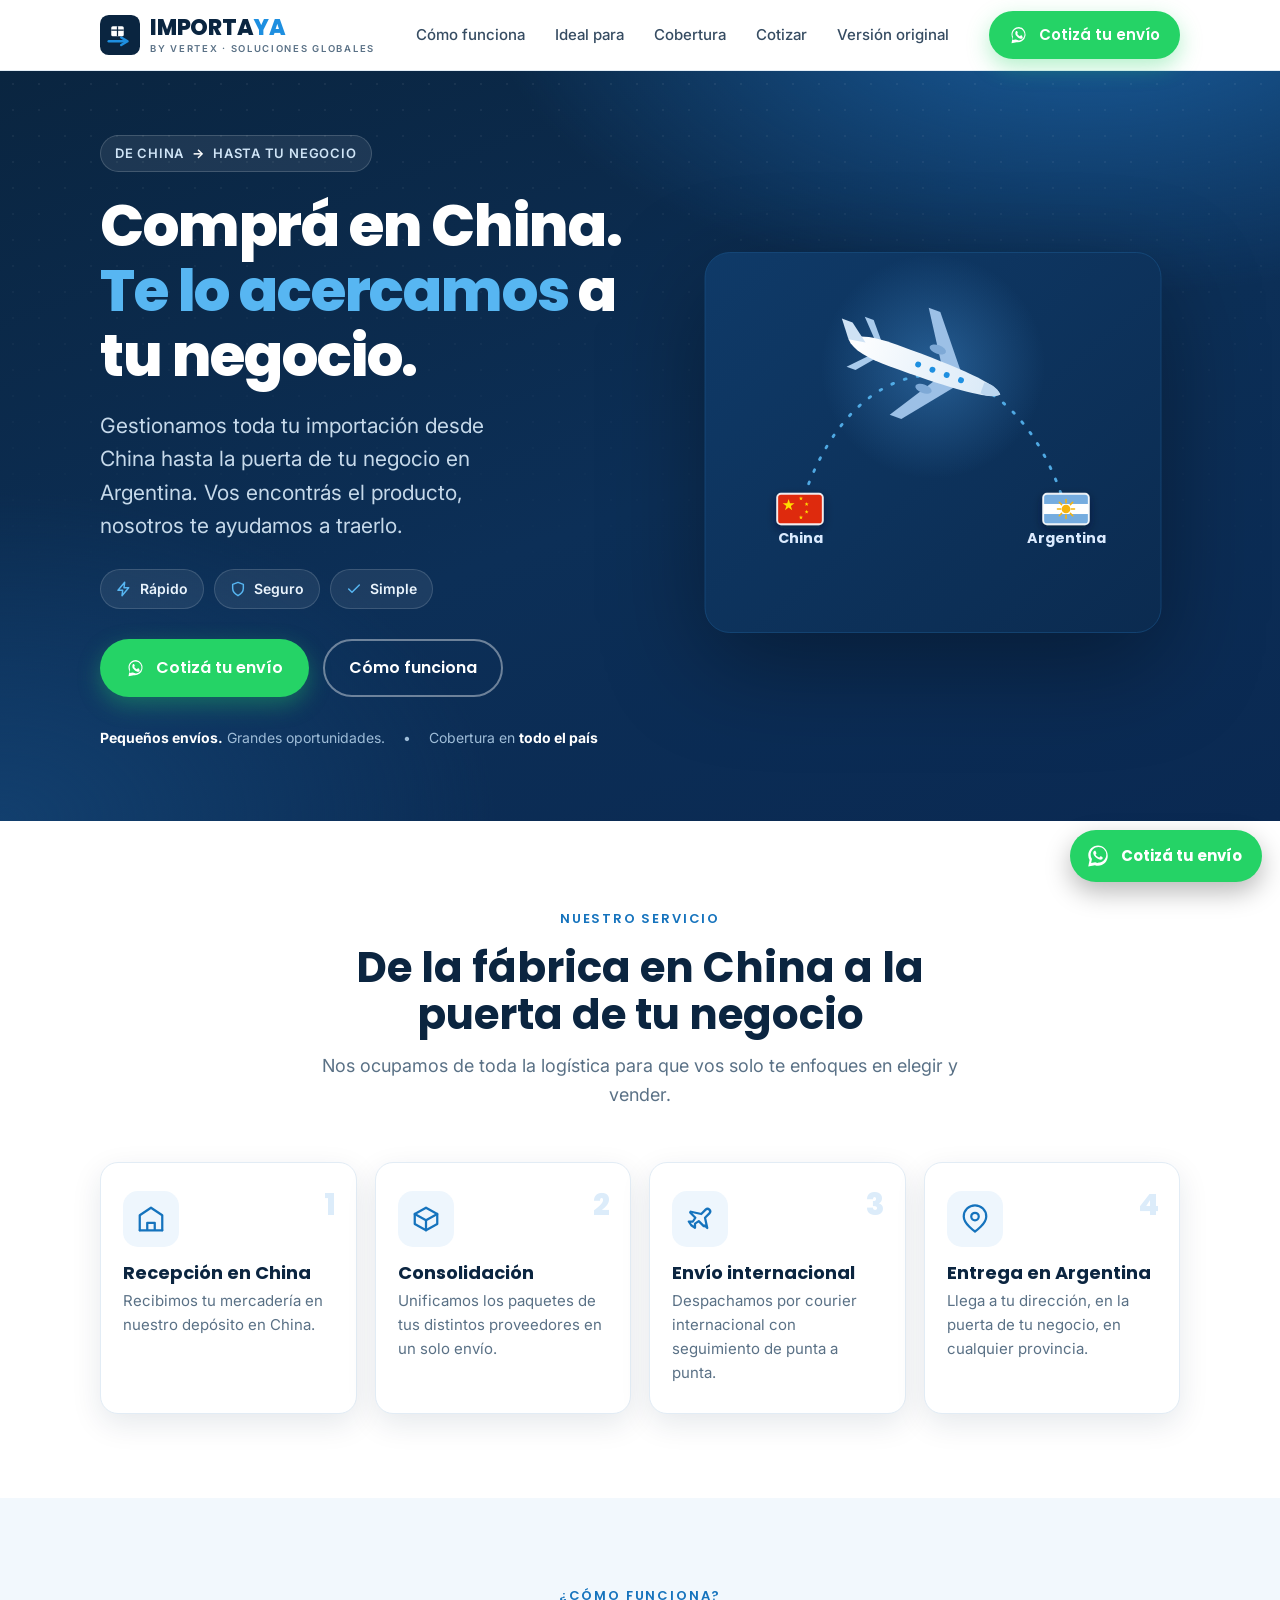
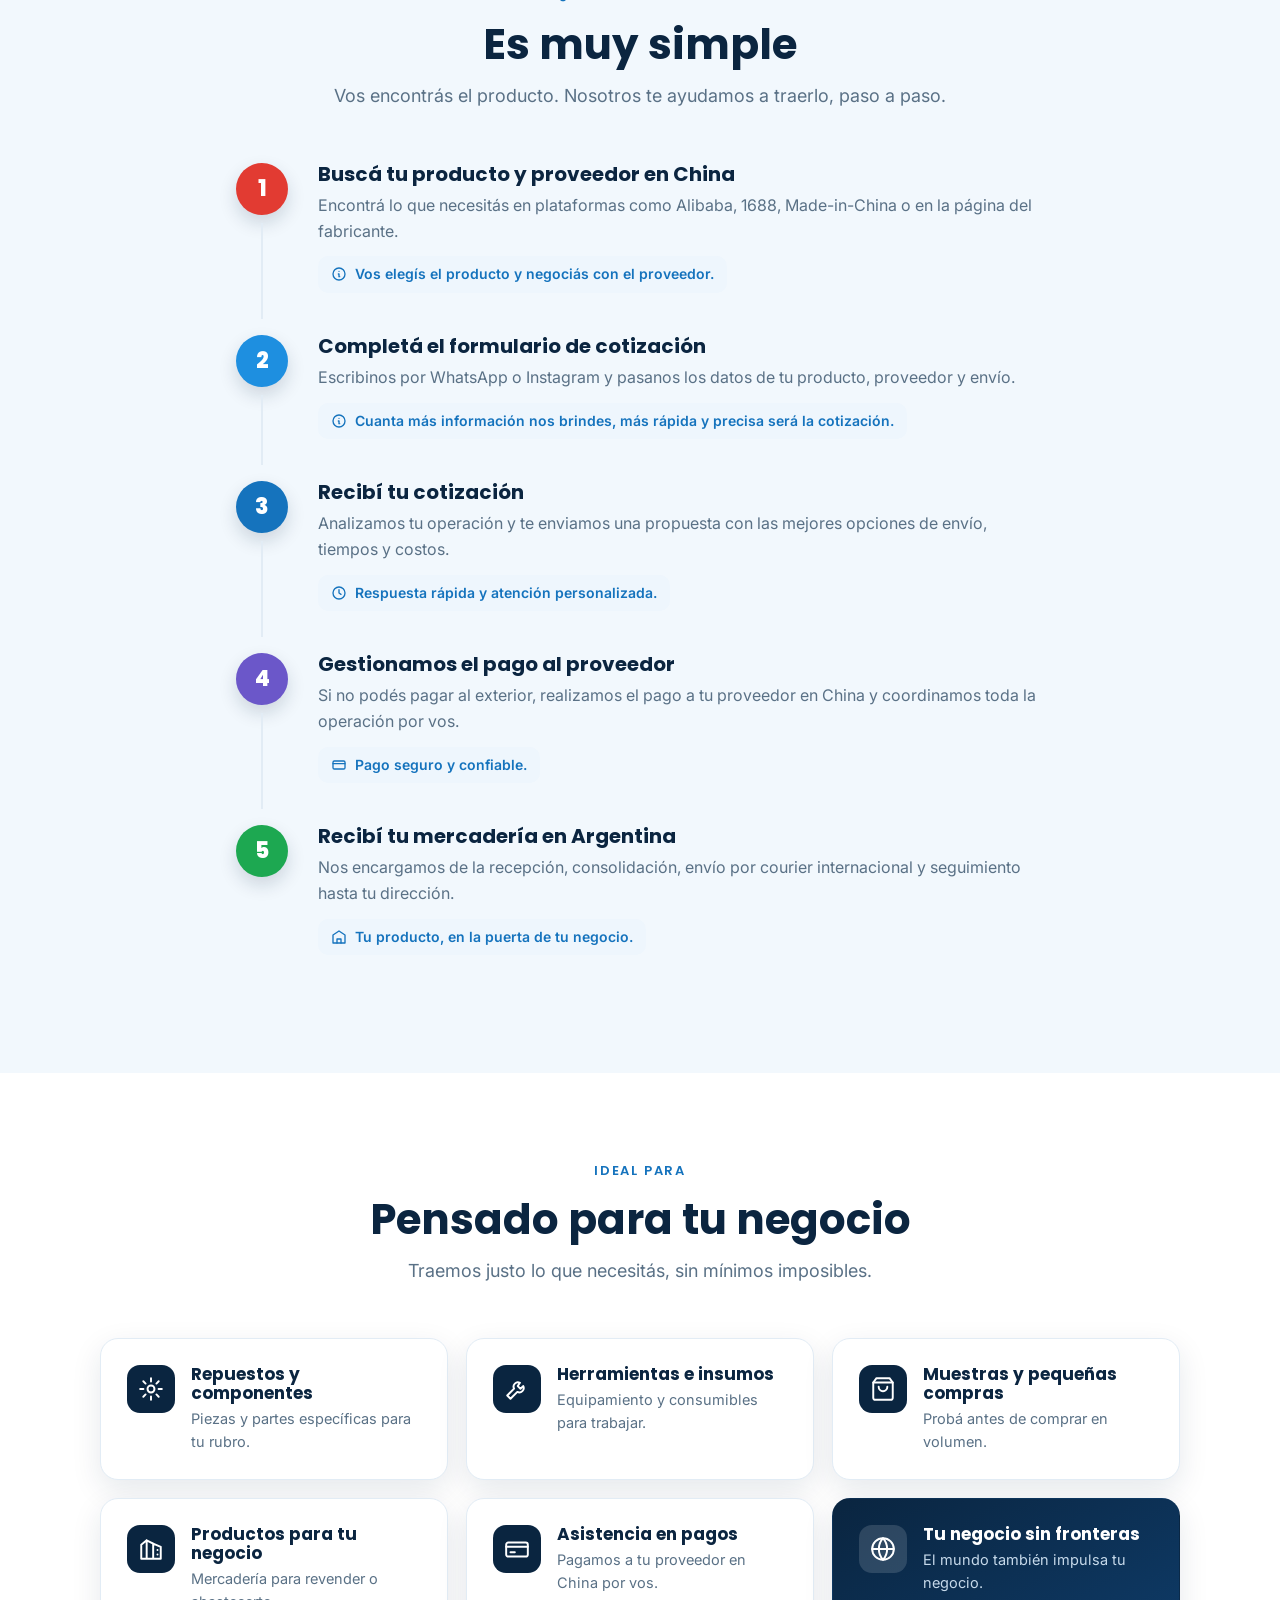
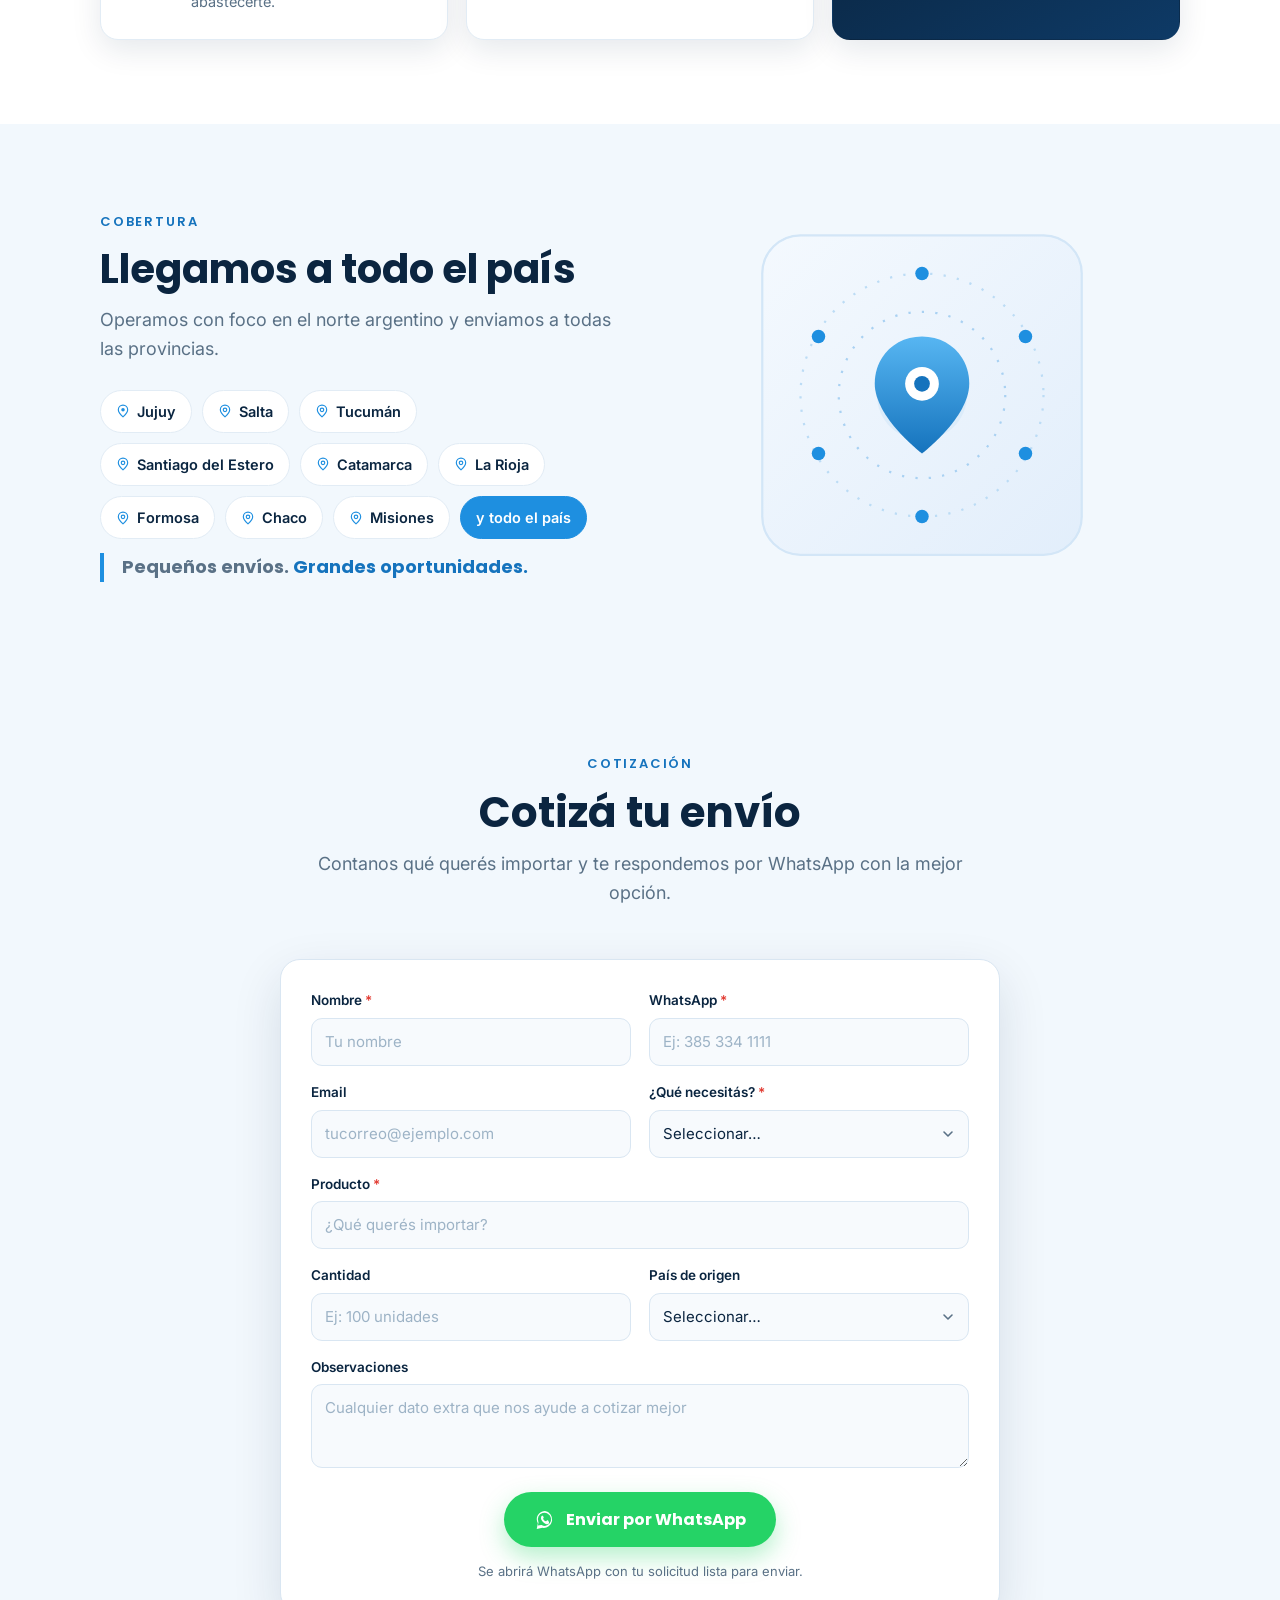
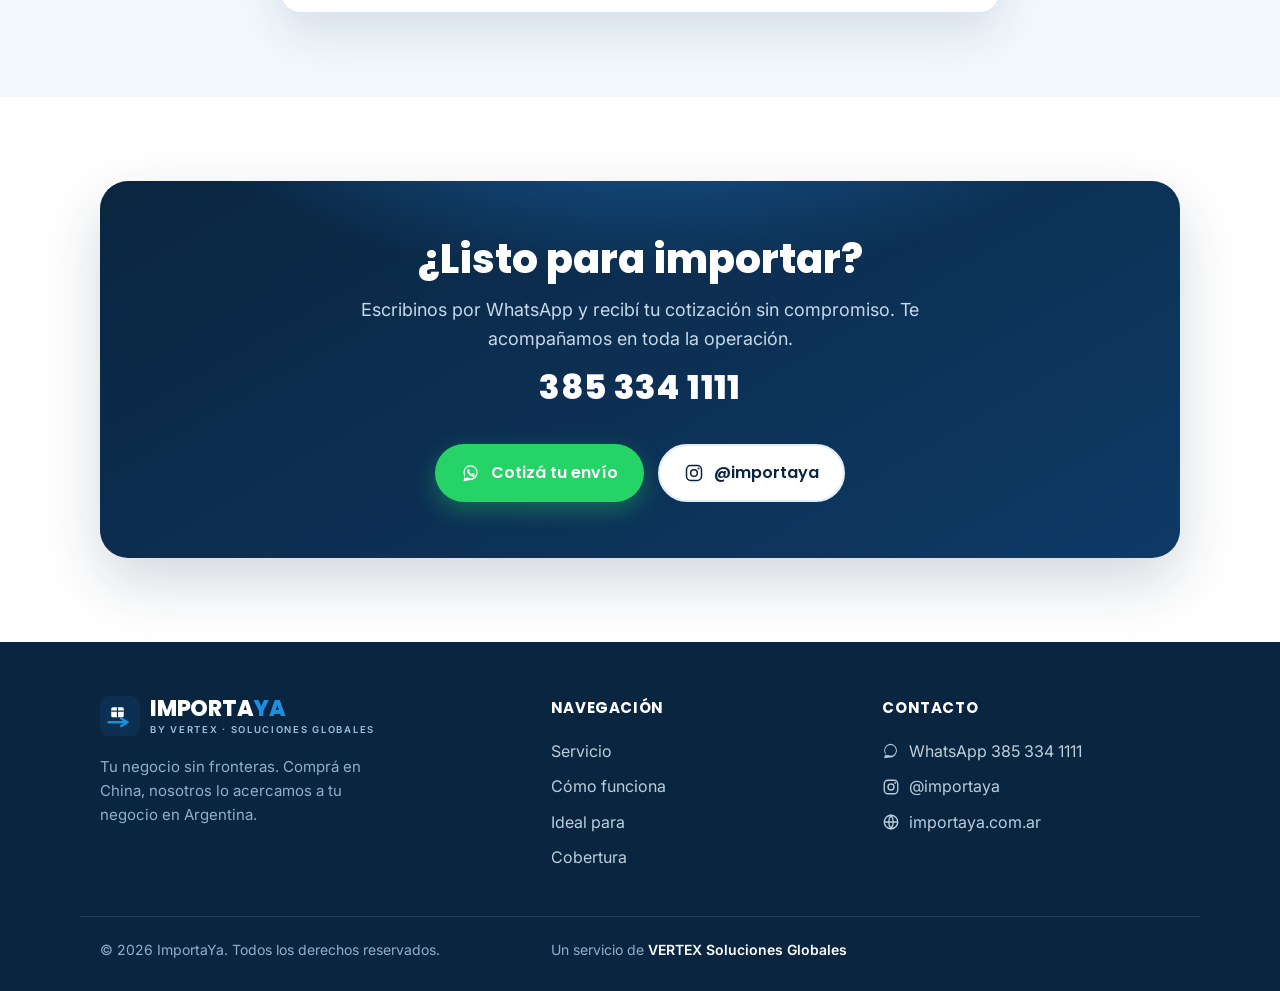
==== pro/index.html @ c7237dc8 "feat: dos versiones (/ fiel + /pro codeada) y formulario de cotización a WhatsApp - / : versión fiel" ====
<!DOCTYPE html>
<html lang="es">
<head>
  <meta charset="UTF-8">
  <meta name="viewport" content="width=device-width, initial-scale=1.0">
  <title>ImportaYa by Vertex — Comprá en China, te lo acercamos a tu negocio</title>
  <meta name="description" content="Importá desde China a Argentina de forma rápida, segura y simple. Recepción, consolidación, envío por courier y entrega en tu puerta. Cotizá tu envío por WhatsApp: 385 334 1111.">
  <meta name="theme-color" content="#0a2540">
  <link rel="canonical" href="https://importaya.com.ar/">

  <meta property="og:type" content="website">
  <meta property="og:title" content="ImportaYa by Vertex — Tu negocio sin fronteras">
  <meta property="og:description" content="Comprá en China, nosotros lo acercamos a tu negocio en Argentina. Rápido, seguro y simple.">
  <meta property="og:url" content="https://importaya.com.ar/">
  <meta property="og:image" content="https://importaya.com.ar/assets/og.svg">
  <meta property="og:locale" content="es_AR">
  <meta name="twitter:card" content="summary_large_image">

  <link rel="icon" type="image/svg+xml" href="/assets/favicon.svg">
  <link rel="preconnect" href="https://fonts.googleapis.com">
  <link rel="preconnect" href="https://fonts.gstatic.com" crossorigin>
  <link href="https://fonts.googleapis.com/css2?family=Inter:wght@400;500;600;700&family=Poppins:wght@600;700;800&display=swap" rel="stylesheet">
  <link rel="stylesheet" href="/styles.css">
  <link rel="stylesheet" href="/css/form.css">
</head>
<body>

  <!-- ===================== HEADER ===================== -->
  <header class="header">
    <div class="container">
      <a class="logo" href="#top" aria-label="ImportaYa por Vertex — inicio">
        <svg class="logo-mark" viewBox="0 0 64 64" aria-hidden="true">
          <rect width="64" height="64" rx="14" fill="#0a2540"/>
          <path d="M14 42 L40 42" stroke="#1e8fe0" stroke-width="4" stroke-linecap="round"/>
          <path d="M34 36 L44 42 L34 48" fill="none" stroke="#1e8fe0" stroke-width="4" stroke-linecap="round" stroke-linejoin="round"/>
          <rect x="18" y="18" width="20" height="16" rx="2.5" fill="#fff"/>
          <path d="M18 24 H38 M28 18 V34" stroke="#0a2540" stroke-width="2"/>
        </svg>
        <span class="logo-text">
          <span class="logo-word"><span class="lw-b">IMPORTA</span><span class="lw-y">YA</span></span>
          <span class="logo-sub">by Vertex · Soluciones Globales</span>
        </span>
      </a>
      <nav class="nav" aria-label="Navegación principal">
        <a href="#como-funciona">Cómo funciona</a>
        <a href="#ideal">Ideal para</a>
        <a href="#cobertura">Cobertura</a>
        <a href="#cotizar">Cotizar</a>
        <a href="/">Versión original</a>
      </nav>
      <a class="btn btn--wa" href="https://wa.me/5493853341111" target="_blank" rel="noopener">
        <svg viewBox="0 0 32 32" fill="currentColor" aria-hidden="true"><path d="M16 3C9.4 3 4 8.4 4 15c0 2.1.6 4.1 1.6 5.9L4 29l8.2-1.6A12 12 0 1 0 16 3Zm0 21.6c-1.8 0-3.5-.5-5-1.3l-.4-.2-4.9 1 .9-4.8-.2-.4A9.6 9.6 0 1 1 16 24.6Zm5.3-7.2c-.3-.1-1.7-.8-2-.9-.3-.1-.5-.1-.6.1l-.9 1.1c-.2.2-.3.2-.6.1-1.7-.8-2.8-1.5-3.9-3.4-.3-.5.3-.5.8-1.5.1-.2 0-.4 0-.5l-.9-2.2c-.2-.6-.5-.5-.6-.5h-.6c-.2 0-.5.1-.8.4-1 1-1 2.4-1 3.8.1 1.4 1.1 2.8 1.2 3 .1.2 2 3.1 4.9 4.4 2.9 1.2 2.9.8 3.5.8.5-.1 1.7-.7 1.9-1.4.2-.7.2-1.2.2-1.4-.1-.1-.3-.2-.6-.3Z"/></svg>
        <span class="btn-label">Cotizá tu envío</span>
      </a>
    </div>
  </header>

  <main id="top">

    <!-- ===================== HERO ===================== -->
    <section class="hero on-dark">
      <div class="container">
        <div class="hero-copy">
          <span class="hero-badge">De China <b>→</b> hasta tu negocio</span>
          <h1>Comprá en China.<br><span class="accent">Te lo acercamos</span> a tu negocio.</h1>
          <p class="hero-sub">Gestionamos toda tu importación desde China hasta la puerta de tu negocio en Argentina. Vos encontrás el producto, nosotros te ayudamos a traerlo.</p>
          <div class="hero-pills">
            <span class="pill"><svg viewBox="0 0 24 24" fill="none" stroke="currentColor" stroke-width="2.2" stroke-linecap="round" stroke-linejoin="round"><path d="M13 2 3 14h7l-1 8 10-12h-7z"/></svg> Rápido</span>
            <span class="pill"><svg viewBox="0 0 24 24" fill="none" stroke="currentColor" stroke-width="2.2" stroke-linecap="round" stroke-linejoin="round"><path d="M12 2 4 5v6c0 5 3.4 8.5 8 11 4.6-2.5 8-6 8-11V5z"/></svg> Seguro</span>
            <span class="pill"><svg viewBox="0 0 24 24" fill="none" stroke="currentColor" stroke-width="2.2" stroke-linecap="round" stroke-linejoin="round"><path d="M20 6 9 17l-5-5"/></svg> Simple</span>
          </div>
          <div class="hero-cta">
            <a class="btn btn--wa" href="#cotizar">
              <svg viewBox="0 0 32 32" fill="currentColor" aria-hidden="true"><path d="M16 3C9.4 3 4 8.4 4 15c0 2.1.6 4.1 1.6 5.9L4 29l8.2-1.6A12 12 0 1 0 16 3Zm0 21.6c-1.8 0-3.5-.5-5-1.3l-.4-.2-4.9 1 .9-4.8-.2-.4A9.6 9.6 0 1 1 16 24.6Zm5.3-7.2c-.3-.1-1.7-.8-2-.9-.3-.1-.5-.1-.6.1l-.9 1.1c-.2.2-.3.2-.6.1-1.7-.8-2.8-1.5-3.9-3.4-.3-.5.3-.5.8-1.5.1-.2 0-.4 0-.5l-.9-2.2c-.2-.6-.5-.5-.6-.5h-.6c-.2 0-.5.1-.8.4-1 1-1 2.4-1 3.8.1 1.4 1.1 2.8 1.2 3 .1.2 2 3.1 4.9 4.4 2.9 1.2 2.9.8 3.5.8.5-.1 1.7-.7 1.9-1.4.2-.7.2-1.2.2-1.4-.1-.1-.3-.2-.6-.3Z"/></svg>
              Cotizá tu envío
            </a>
            <a class="btn btn--ghost" href="#como-funciona">Cómo funciona</a>
          </div>
          <div class="hero-trust">
            <span><b>Pequeños envíos.</b> Grandes oportunidades.</span>
            <span aria-hidden="true">•</span>
            <span>Cobertura en <b>todo el país</b></span>
          </div>
        </div>

        <!-- Hero illustration -->
        <div class="hero-art" aria-hidden="true">
          <svg viewBox="0 0 520 460" xmlns="http://www.w3.org/2000/svg">
            <defs>
              <linearGradient id="panel" x1="0" y1="0" x2="1" y2="1">
                <stop offset="0" stop-color="#0f3a68"/><stop offset="1" stop-color="#0b2b50"/>
              </linearGradient>
              <linearGradient id="plane" x1="0" y1="0" x2="1" y2="0">
                <stop offset="0" stop-color="#ffffff"/><stop offset="1" stop-color="#d7e8f7"/>
              </linearGradient>
              <radialGradient id="glow" cx="50%" cy="50%" r="50%">
                <stop offset="0" stop-color="#3f88c9" stop-opacity=".5"/>
                <stop offset="1" stop-color="#3f88c9" stop-opacity="0"/>
              </radialGradient>
              <filter id="ds" x="-40%" y="-40%" width="180%" height="180%">
                <feDropShadow dx="0" dy="4" stdDeviation="5" flood-color="#04162c" flood-opacity="0.5"/>
              </filter>
              <path id="star" d="M0,-1 L0.225,-0.309 L0.951,-0.309 L0.363,0.118 L0.588,0.809 L0,0.382 L-0.588,0.809 L-0.363,0.118 L-0.951,-0.309 L-0.225,-0.309 Z"/>
            </defs>
            <rect x="20" y="30" width="480" height="400" rx="26" fill="url(#panel)" stroke="#1c568e" stroke-opacity=".6"/>
            <!-- soft glow behind plane -->
            <circle cx="260" cy="150" r="118" fill="url(#glow)"/>
            <!-- route arc -->
            <path d="M120 300 C 176 112, 344 112, 400 300" fill="none" stroke="#57b6f2" stroke-width="3" stroke-dasharray="2 12" stroke-linecap="round" opacity=".9"/>
            <!-- plane (top view airliner) -->
            <g transform="translate(250 150) rotate(20)">
              <!-- main wings (swept back) -->
              <path d="M20 -4 L -16 -60 L -3 -60 L 44 -2 Z" fill="#9cc0e6"/>
              <path d="M20 4 L -16 60 L -3 60 L 44 2 Z" fill="#9cc0e6"/>
              <!-- horizontal stabilizers -->
              <path d="M-52 -3 L -76 -28 L -66 -28 L -44 -2 Z" fill="#a9cbec"/>
              <path d="M-52 3 L -76 28 L -66 28 L -44 2 Z" fill="#a9cbec"/>
              <!-- engines -->
              <ellipse cx="8" cy="-22" rx="9" ry="4.6" fill="#7ea9d6"/>
              <ellipse cx="8" cy="22" rx="9" ry="4.6" fill="#7ea9d6"/>
              <!-- fuselage -->
              <path d="M86 0 C 78 -9, 40 -12, -34 -12 C -58 -12, -76 -9, -84 0 C -76 9, -58 12, -34 12 C 40 12, 78 9, 86 0 Z" fill="url(#plane)"/>
              <!-- vertical tail fin -->
              <path d="M-84 0 L -98 -18 L -86 -18 L -66 -3 Z" fill="#cfe2f4"/>
              <!-- cockpit -->
              <path d="M86 0 C 80 -6, 72 -7, 66 -6 L 66 6 C 72 7, 80 6, 86 0 Z" fill="#bcd6ef"/>
              <!-- windows -->
              <circle cx="42" cy="0" r="3.1" fill="#1e8fe0"/>
              <circle cx="26" cy="0" r="3.1" fill="#1e8fe0"/>
              <circle cx="10" cy="0" r="3.1" fill="#1e8fe0"/>
              <circle cx="-6" cy="0" r="3.1" fill="#1e8fe0"/>
            </g>
            <!-- origin: China flag -->
            <g transform="translate(96 284)" filter="url(#ds)">
              <rect width="48" height="32" rx="4" fill="#de2910"/>
              <g fill="#ffde00">
                <use href="#star" transform="translate(12 12) scale(6.5)"/>
                <use href="#star" transform="translate(25 5) scale(2.3)"/>
                <use href="#star" transform="translate(31 11) scale(2.3)"/>
                <use href="#star" transform="translate(31 19) scale(2.3)"/>
                <use href="#star" transform="translate(25 25) scale(2.3)"/>
              </g>
              <rect width="48" height="32" rx="4" fill="none" stroke="#ffffff" stroke-opacity=".9" stroke-width="2"/>
            </g>
            <text x="120" y="336" fill="#dbeafe" font-family="Poppins,sans-serif" font-size="15" font-weight="700" text-anchor="middle">China</text>
            <!-- destination: Argentina flag -->
            <g transform="translate(376 284)" filter="url(#ds)">
              <clipPath id="argClip"><rect width="48" height="32" rx="4"/></clipPath>
              <g clip-path="url(#argClip)">
                <rect width="48" height="32" fill="#ffffff"/>
                <rect width="48" height="10.7" fill="#74acdf"/>
                <rect y="21.3" width="48" height="10.7" fill="#74acdf"/>
                <g stroke="#f6b40e" stroke-width="1.6" stroke-linecap="round">
                  <line x1="29.5" y1="16" x2="33" y2="16"/>
                  <line x1="18.5" y1="16" x2="15" y2="16"/>
                  <line x1="24" y1="9.5" x2="24" y2="6"/>
                  <line x1="24" y1="22.5" x2="24" y2="26"/>
                  <line x1="28.6" y1="11.4" x2="31.1" y2="8.9"/>
                  <line x1="19.4" y1="20.6" x2="16.9" y2="23.1"/>
                  <line x1="28.6" y1="20.6" x2="31.1" y2="23.1"/>
                  <line x1="19.4" y1="11.4" x2="16.9" y2="8.9"/>
                </g>
                <circle cx="24" cy="16" r="4.6" fill="#f6b40e"/>
              </g>
              <rect width="48" height="32" rx="4" fill="none" stroke="#ffffff" stroke-opacity=".9" stroke-width="2"/>
            </g>
            <text x="400" y="336" fill="#dbeafe" font-family="Poppins,sans-serif" font-size="15" font-weight="700" text-anchor="middle">Argentina</text>
          </svg>
        </div>
      </div>
    </section>

    <!-- ===================== SERVICIO (4 pasos logística) ===================== -->
    <section class="section" id="servicio">
      <div class="container">
        <div class="section-head reveal">
          <span class="eyebrow">Nuestro servicio</span>
          <h2>De la fábrica en China a la puerta de tu negocio</h2>
          <p>Nos ocupamos de toda la logística para que vos solo te enfoques en elegir y vender.</p>
        </div>
        <div class="flow">
          <article class="flow-card reveal">
            <span class="num">1</span>
            <div class="flow-ico"><svg viewBox="0 0 24 24" fill="none" stroke="currentColor" stroke-width="1.8" stroke-linecap="round" stroke-linejoin="round"><path d="M3 21V9l9-6 9 6v12"/><path d="M3 21h18M9 21v-6h6v6"/></svg></div>
            <h3>Recepción en China</h3>
            <p>Recibimos tu mercadería en nuestro depósito en China.</p>
          </article>
          <article class="flow-card reveal">
            <span class="num">2</span>
            <div class="flow-ico"><svg viewBox="0 0 24 24" fill="none" stroke="currentColor" stroke-width="1.8" stroke-linecap="round" stroke-linejoin="round"><path d="M21 16V8l-9-5-9 5v8l9 5 9-5z"/><path d="M3 8l9 5 9-5M12 13v8"/></svg></div>
            <h3>Consolidación</h3>
            <p>Unificamos los paquetes de tus distintos proveedores en un solo envío.</p>
          </article>
          <article class="flow-card reveal">
            <span class="num">3</span>
            <div class="flow-ico"><svg viewBox="0 0 24 24" fill="none" stroke="currentColor" stroke-width="1.8" stroke-linecap="round" stroke-linejoin="round"><path d="M17.8 19.2 16 11l3.5-3.5a2.1 2.1 0 0 0-3-3L13 8 4.8 6.2a.5.5 0 0 0-.5.8l4 4-2 3H3l2 3 3 2v-3.3l3-2 4 4a.5.5 0 0 0 .8-.5z"/></svg></div>
            <h3>Envío internacional</h3>
            <p>Despachamos por courier internacional con seguimiento de punta a punta.</p>
          </article>
          <article class="flow-card reveal">
            <span class="num">4</span>
            <div class="flow-ico"><svg viewBox="0 0 24 24" fill="none" stroke="currentColor" stroke-width="1.8" stroke-linecap="round" stroke-linejoin="round"><path d="M21 10c0 6-9 12-9 12s-9-6-9-12a9 9 0 0 1 18 0z"/><circle cx="12" cy="10" r="3"/></svg></div>
            <h3>Entrega en Argentina</h3>
            <p>Llega a tu dirección, en la puerta de tu negocio, en cualquier provincia.</p>
          </article>
        </div>
      </div>
    </section>

    <!-- ===================== CÓMO FUNCIONA (5 pasos) ===================== -->
    <section class="section section--soft" id="como-funciona">
      <div class="container">
        <div class="section-head reveal">
          <span class="eyebrow">¿Cómo funciona?</span>
          <h2>Es muy simple</h2>
          <p>Vos encontrás el producto. Nosotros te ayudamos a traerlo, paso a paso.</p>
        </div>
        <div class="steps">
          <div class="step reveal">
            <div class="step-rail"><div class="step-num">1</div><div class="step-line"></div></div>
            <div class="step-body">
              <h3>Buscá tu producto y proveedor en China</h3>
              <p>Encontrá lo que necesitás en plataformas como Alibaba, 1688, Made-in-China o en la página del fabricante.</p>
              <span class="step-note"><svg viewBox="0 0 24 24" fill="none" stroke="currentColor" stroke-width="2" stroke-linecap="round" stroke-linejoin="round"><circle cx="12" cy="12" r="9"/><path d="M12 8h.01M11 12h1v4h1"/></svg> Vos elegís el producto y negociás con el proveedor.</span>
            </div>
          </div>
          <div class="step reveal">
            <div class="step-rail"><div class="step-num">2</div><div class="step-line"></div></div>
            <div class="step-body">
              <h3>Completá el formulario de cotización</h3>
              <p>Escribinos por WhatsApp o Instagram y pasanos los datos de tu producto, proveedor y envío.</p>
              <span class="step-note"><svg viewBox="0 0 24 24" fill="none" stroke="currentColor" stroke-width="2" stroke-linecap="round" stroke-linejoin="round"><circle cx="12" cy="12" r="9"/><path d="M12 8h.01M11 12h1v4h1"/></svg> Cuanta más información nos brindes, más rápida y precisa será la cotización.</span>
            </div>
          </div>
          <div class="step reveal">
            <div class="step-rail"><div class="step-num">3</div><div class="step-line"></div></div>
            <div class="step-body">
              <h3>Recibí tu cotización</h3>
              <p>Analizamos tu operación y te enviamos una propuesta con las mejores opciones de envío, tiempos y costos.</p>
              <span class="step-note"><svg viewBox="0 0 24 24" fill="none" stroke="currentColor" stroke-width="2" stroke-linecap="round" stroke-linejoin="round"><circle cx="12" cy="12" r="9"/><path d="M12 7v5l3 2"/></svg> Respuesta rápida y atención personalizada.</span>
            </div>
          </div>
          <div class="step reveal">
            <div class="step-rail"><div class="step-num">4</div><div class="step-line"></div></div>
            <div class="step-body">
              <h3>Gestionamos el pago al proveedor</h3>
              <p>Si no podés pagar al exterior, realizamos el pago a tu proveedor en China y coordinamos toda la operación por vos.</p>
              <span class="step-note"><svg viewBox="0 0 24 24" fill="none" stroke="currentColor" stroke-width="2" stroke-linecap="round" stroke-linejoin="round"><rect x="3" y="6" width="18" height="12" rx="2"/><path d="M3 10h18"/></svg> Pago seguro y confiable.</span>
            </div>
          </div>
          <div class="step reveal">
            <div class="step-rail"><div class="step-num">5</div><div class="step-line"></div></div>
            <div class="step-body">
              <h3>Recibí tu mercadería en Argentina</h3>
              <p>Nos encargamos de la recepción, consolidación, envío por courier internacional y seguimiento hasta tu dirección.</p>
              <span class="step-note"><svg viewBox="0 0 24 24" fill="none" stroke="currentColor" stroke-width="2" stroke-linecap="round" stroke-linejoin="round"><path d="M3 21V9l9-6 9 6v12H3z"/><path d="M9 21v-6h6v6"/></svg> Tu producto, en la puerta de tu negocio.</span>
            </div>
          </div>
        </div>
      </div>
    </section>

    <!-- ===================== IDEAL PARA ===================== -->
    <section class="section" id="ideal">
      <div class="container">
        <div class="section-head reveal">
          <span class="eyebrow">Ideal para</span>
          <h2>Pensado para tu negocio</h2>
          <p>Traemos justo lo que necesitás, sin mínimos imposibles.</p>
        </div>
        <div class="cards">
          <article class="card reveal">
            <div class="card-ico"><svg viewBox="0 0 24 24" fill="none" stroke="currentColor" stroke-width="1.8" stroke-linecap="round" stroke-linejoin="round"><circle cx="12" cy="12" r="3.2"/><path d="M12 2v3M12 19v3M2 12h3M19 12h3M4.9 4.9l2.1 2.1M17 17l2.1 2.1M19.1 4.9 17 7M7 17l-2.1 2.1"/></svg></div>
            <div><h3>Repuestos y componentes</h3><p>Piezas y partes específicas para tu rubro.</p></div>
          </article>
          <article class="card reveal">
            <div class="card-ico"><svg viewBox="0 0 24 24" fill="none" stroke="currentColor" stroke-width="1.8" stroke-linecap="round" stroke-linejoin="round"><path d="M14.7 6.3a4 4 0 0 0-5.4 5.4L3 18l3 3 6.3-6.3a4 4 0 0 0 5.4-5.4l-2.5 2.5-2.5-2.5z"/></svg></div>
            <div><h3>Herramientas e insumos</h3><p>Equipamiento y consumibles para trabajar.</p></div>
          </article>
          <article class="card reveal">
            <div class="card-ico"><svg viewBox="0 0 24 24" fill="none" stroke="currentColor" stroke-width="1.8" stroke-linecap="round" stroke-linejoin="round"><path d="M6 2 3 6v14a2 2 0 0 0 2 2h14a2 2 0 0 0 2-2V6l-3-4z"/><path d="M3 6h18M16 10a4 4 0 0 1-8 0"/></svg></div>
            <div><h3>Muestras y pequeñas compras</h3><p>Probá antes de comprar en volumen.</p></div>
          </article>
          <article class="card reveal">
            <div class="card-ico"><svg viewBox="0 0 24 24" fill="none" stroke="currentColor" stroke-width="1.8" stroke-linecap="round" stroke-linejoin="round"><path d="M3 21V8l5-4v17M8 21V4l6 3v14M14 21V7l7 3v11H3"/><path d="M18 13h.01M18 17h.01"/></svg></div>
            <div><h3>Productos para tu negocio</h3><p>Mercadería para revender o abastecerte.</p></div>
          </article>
          <article class="card reveal">
            <div class="card-ico"><svg viewBox="0 0 24 24" fill="none" stroke="currentColor" stroke-width="1.8" stroke-linecap="round" stroke-linejoin="round"><rect x="2" y="6" width="20" height="13" rx="2"/><path d="M2 10h20M6 15h4"/></svg></div>
            <div><h3>Asistencia en pagos</h3><p>Pagamos a tu proveedor en China por vos.</p></div>
          </article>
          <article class="card reveal" style="background:linear-gradient(150deg,#0a2540,#0e3a66);border-color:transparent;color:#fff;">
            <div class="card-ico" style="background:rgba(255,255,255,.14)"><svg viewBox="0 0 24 24" fill="none" stroke="currentColor" stroke-width="1.8" stroke-linecap="round" stroke-linejoin="round"><path d="M12 2a10 10 0 1 0 0 20 10 10 0 0 0 0-20z"/><path d="M2 12h20M12 2a15 15 0 0 1 0 20 15 15 0 0 1 0-20z"/></svg></div>
            <div><h3 style="color:#fff">Tu negocio sin fronteras</h3><p style="color:#c6d9ea">El mundo también impulsa tu negocio.</p></div>
          </article>
        </div>
      </div>
    </section>

    <!-- ===================== COBERTURA ===================== -->
    <section class="section section--soft" id="cobertura">
      <div class="container">
        <div class="coverage">
          <div class="reveal">
            <span class="eyebrow">Cobertura</span>
            <h2>Llegamos a todo el país</h2>
            <p>Operamos con foco en el norte argentino y enviamos a todas las provincias.</p>
            <div class="provinces">
              <span class="prov"><svg viewBox="0 0 24 24" fill="currentColor"><circle cx="12" cy="10" r="3"/><path d="M12 2a8 8 0 0 0-8 8c0 5 8 12 8 12s8-7 8-12a8 8 0 0 0-8-8z" fill="none" stroke="currentColor" stroke-width="2"/></svg> Jujuy</span>
              <span class="prov"><svg viewBox="0 0 24 24" fill="none" stroke="currentColor" stroke-width="2"><path d="M12 2a8 8 0 0 0-8 8c0 5 8 12 8 12s8-7 8-12a8 8 0 0 0-8-8z"/><circle cx="12" cy="10" r="3"/></svg> Salta</span>
              <span class="prov"><svg viewBox="0 0 24 24" fill="none" stroke="currentColor" stroke-width="2"><path d="M12 2a8 8 0 0 0-8 8c0 5 8 12 8 12s8-7 8-12a8 8 0 0 0-8-8z"/><circle cx="12" cy="10" r="3"/></svg> Tucumán</span>
              <span class="prov"><svg viewBox="0 0 24 24" fill="none" stroke="currentColor" stroke-width="2"><path d="M12 2a8 8 0 0 0-8 8c0 5 8 12 8 12s8-7 8-12a8 8 0 0 0-8-8z"/><circle cx="12" cy="10" r="3"/></svg> Santiago del Estero</span>
              <span class="prov"><svg viewBox="0 0 24 24" fill="none" stroke="currentColor" stroke-width="2"><path d="M12 2a8 8 0 0 0-8 8c0 5 8 12 8 12s8-7 8-12a8 8 0 0 0-8-8z"/><circle cx="12" cy="10" r="3"/></svg> Catamarca</span>
              <span class="prov"><svg viewBox="0 0 24 24" fill="none" stroke="currentColor" stroke-width="2"><path d="M12 2a8 8 0 0 0-8 8c0 5 8 12 8 12s8-7 8-12a8 8 0 0 0-8-8z"/><circle cx="12" cy="10" r="3"/></svg> La Rioja</span>
              <span class="prov"><svg viewBox="0 0 24 24" fill="none" stroke="currentColor" stroke-width="2"><path d="M12 2a8 8 0 0 0-8 8c0 5 8 12 8 12s8-7 8-12a8 8 0 0 0-8-8z"/><circle cx="12" cy="10" r="3"/></svg> Formosa</span>
              <span class="prov"><svg viewBox="0 0 24 24" fill="none" stroke="currentColor" stroke-width="2"><path d="M12 2a8 8 0 0 0-8 8c0 5 8 12 8 12s8-7 8-12a8 8 0 0 0-8-8z"/><circle cx="12" cy="10" r="3"/></svg> Chaco</span>
              <span class="prov"><svg viewBox="0 0 24 24" fill="none" stroke="currentColor" stroke-width="2"><path d="M12 2a8 8 0 0 0-8 8c0 5 8 12 8 12s8-7 8-12a8 8 0 0 0-8-8z"/><circle cx="12" cy="10" r="3"/></svg> Misiones</span>
              <span class="prov" style="background:var(--blue);color:#fff;border-color:var(--blue)">y todo el país</span>
            </div>
            <p class="coverage-quote">Pequeños envíos. <span>Grandes oportunidades.</span></p>
          </div>
          <div class="map-wrap reveal" aria-hidden="true">
            <svg viewBox="0 0 320 320" xmlns="http://www.w3.org/2000/svg">
              <defs>
                <linearGradient id="cov" x1="0" y1="0" x2="1" y2="1"><stop offset="0" stop-color="#f4f9fe"/><stop offset="1" stop-color="#e2eefb"/></linearGradient>
                <linearGradient id="pin" x1="0" y1="0" x2="0" y2="1"><stop offset="0" stop-color="#57b6f2"/><stop offset="1" stop-color="#1573bd"/></linearGradient>
              </defs>
              <rect x="18" y="18" width="284" height="284" rx="34" fill="url(#cov)" stroke="#d3e6f7" stroke-width="2"/>
              <circle cx="160" cy="160" r="108" fill="none" stroke="#bcdcf5" stroke-width="2" stroke-dasharray="2 10"/>
              <circle cx="160" cy="160" r="74" fill="none" stroke="#a9d1f2" stroke-width="2" stroke-dasharray="2 10"/>
              <circle cx="160" cy="160" r="40" fill="#dcecfa"/>
              <!-- small province dots around -->
              <circle cx="160" cy="52" r="6" fill="#1e8fe0"/>
              <circle cx="252" cy="108" r="6" fill="#1e8fe0"/>
              <circle cx="252" cy="212" r="6" fill="#1e8fe0"/>
              <circle cx="160" cy="268" r="6" fill="#1e8fe0"/>
              <circle cx="68" cy="212" r="6" fill="#1e8fe0"/>
              <circle cx="68" cy="108" r="6" fill="#1e8fe0"/>
              <!-- central pin -->
              <path d="M160 108 c -24 0 -42 18 -42 42 c 0 30 42 62 42 62 s 42 -32 42 -62 c 0 -24 -18 -42 -42 -42 z" fill="url(#pin)"/>
              <circle cx="160" cy="150" r="15" fill="#fff"/>
              <circle cx="160" cy="150" r="7" fill="#1573bd"/>
            </svg>
          </div>
        </div>
      </div>
    </section>

    <!-- ===================== COTIZACIÓN ===================== -->
    <section class="section section--soft" id="cotizar">
      <div class="container">
        <div class="section-head reveal">
          <span class="eyebrow">Cotización</span>
          <h2>Cotizá tu envío</h2>
          <p>Contanos qué querés importar y te respondemos por WhatsApp con la mejor opción.</p>
        </div>
        <div class="quote reveal">
          <div class="quote-card">
            <form id="quoteForm">
              <div class="form-grid">
                <div class="field">
                  <label for="nombre">Nombre <span class="req">*</span></label>
                  <input id="nombre" name="nombre" type="text" placeholder="Tu nombre" required data-req>
                </div>
                <div class="field">
                  <label for="telefono">WhatsApp <span class="req">*</span></label>
                  <input id="telefono" name="telefono" type="tel" placeholder="Ej: 385 334 1111" required data-req>
                </div>
                <div class="field">
                  <label for="email">Email</label>
                  <input id="email" name="email" type="email" placeholder="tucorreo@ejemplo.com">
                </div>
                <div class="field">
                  <label for="tipoOperacion">¿Qué necesitás? <span class="req">*</span></label>
                  <select id="tipoOperacion" name="tipoOperacion" required data-req>
                    <option value="">Seleccionar…</option>
                    <option value="Courier">Courier (compra pequeña / personal)</option>
                    <option value="Importación comercial">Importación comercial</option>
                    <option value="Búsqueda de proveedor">Búsqueda de proveedor</option>
                  </select>
                </div>
                <div class="field field--full" id="field-empresa">
                  <label for="empresa">Empresa</label>
                  <input id="empresa" name="empresa" type="text" placeholder="Nombre de tu empresa">
                </div>
                <div class="field field--full">
                  <label for="producto">Producto <span class="req">*</span></label>
                  <input id="producto" name="producto" type="text" placeholder="¿Qué querés importar?" required data-req>
                </div>
                <div class="field">
                  <label for="cantidad">Cantidad</label>
                  <input id="cantidad" name="cantidad" type="text" placeholder="Ej: 100 unidades">
                </div>
                <div class="field">
                  <label for="paisOrigen">País de origen</label>
                  <select id="paisOrigen" name="paisOrigen">
                    <option value="">Seleccionar…</option>
                    <option value="China">China</option>
                    <option value="Estados Unidos">Estados Unidos</option>
                    <option value="Europa">Europa</option>
                    <option value="Otro">Otro</option>
                  </select>
                </div>
                <div class="field" id="field-valor">
                  <label for="valor">Valor estimado</label>
                  <input id="valor" name="valor" type="text" placeholder="Ej: USD 500">
                </div>
                <div class="field" id="field-link">
                  <label for="linkProducto">Link del producto</label>
                  <input id="linkProducto" name="linkProducto" type="url" placeholder="https://...">
                </div>
                <div class="field field--full" id="field-especificaciones">
                  <label for="especificaciones">Especificaciones técnicas</label>
                  <textarea id="especificaciones" name="especificaciones" placeholder="Detalles, medidas, certificaciones requeridas…"></textarea>
                </div>
                <div class="field field--full">
                  <label for="observaciones">Observaciones</label>
                  <textarea id="observaciones" name="observaciones" placeholder="Cualquier dato extra que nos ayude a cotizar mejor"></textarea>
                </div>
              </div>
              <div class="form-actions">
                <button type="submit" class="btn-cotizar">
                  <svg viewBox="0 0 32 32" fill="currentColor" aria-hidden="true"><path d="M16 3C9.4 3 4 8.4 4 15c0 2.1.6 4.1 1.6 5.9L4 29l8.2-1.6A12 12 0 1 0 16 3Zm0 21.6c-1.8 0-3.5-.5-5-1.3l-.4-.2-4.9 1 .9-4.8-.2-.4A9.6 9.6 0 1 1 16 24.6Zm5.3-7.2c-.3-.1-1.7-.8-2-.9-.3-.1-.5-.1-.6.1l-.9 1.1c-.2.2-.3.2-.6.1-1.7-.8-2.8-1.5-3.9-3.4-.3-.5.3-.5.8-1.5.1-.2 0-.4 0-.5l-.9-2.2c-.2-.6-.5-.5-.6-.5h-.6c-.2 0-.5.1-.8.4-1 1-1 2.4-1 3.8.1 1.4 1.1 2.8 1.2 3 .1.2 2 3.1 4.9 4.4 2.9 1.2 2.9.8 3.5.8.5-.1 1.7-.7 1.9-1.4.2-.7.2-1.2.2-1.4-.1-.1-.3-.2-.6-.3Z"/></svg>
                  Enviar por WhatsApp
                </button>
                <p class="form-note">Se abrirá WhatsApp con tu solicitud lista para enviar.</p>
              </div>
            </form>
          </div>
        </div>
      </div>
    </section>

    <!-- ===================== CTA ===================== -->
    <section class="section">
      <div class="container">
        <div class="cta reveal">
          <h2>¿Listo para importar?</h2>
          <p>Escribinos por WhatsApp y recibí tu cotización sin compromiso. Te acompañamos en toda la operación.</p>
          <div class="cta-phone"><a href="https://wa.me/5493853341111">385 334 1111</a></div>
          <div class="cta-actions">
            <a class="btn btn--wa" href="https://wa.me/5493853341111" target="_blank" rel="noopener">
              <svg viewBox="0 0 32 32" fill="currentColor" aria-hidden="true"><path d="M16 3C9.4 3 4 8.4 4 15c0 2.1.6 4.1 1.6 5.9L4 29l8.2-1.6A12 12 0 1 0 16 3Zm0 21.6c-1.8 0-3.5-.5-5-1.3l-.4-.2-4.9 1 .9-4.8-.2-.4A9.6 9.6 0 1 1 16 24.6Zm5.3-7.2c-.3-.1-1.7-.8-2-.9-.3-.1-.5-.1-.6.1l-.9 1.1c-.2.2-.3.2-.6.1-1.7-.8-2.8-1.5-3.9-3.4-.3-.5.3-.5.8-1.5.1-.2 0-.4 0-.5l-.9-2.2c-.2-.6-.5-.5-.6-.5h-.6c-.2 0-.5.1-.8.4-1 1-1 2.4-1 3.8.1 1.4 1.1 2.8 1.2 3 .1.2 2 3.1 4.9 4.4 2.9 1.2 2.9.8 3.5.8.5-.1 1.7-.7 1.9-1.4.2-.7.2-1.2.2-1.4-.1-.1-.3-.2-.6-.3Z"/></svg>
              Cotizá tu envío
            </a>
            <a class="btn btn--outline" href="https://instagram.com/importaya" target="_blank" rel="noopener">
              <svg viewBox="0 0 24 24" fill="none" stroke="currentColor" stroke-width="1.8"><rect x="3" y="3" width="18" height="18" rx="5"/><circle cx="12" cy="12" r="4"/><circle cx="17.5" cy="6.5" r="1.2" fill="currentColor" stroke="none"/></svg>
              @importaya
            </a>
          </div>
        </div>
      </div>
    </section>
  </main>

  <!-- ===================== FOOTER ===================== -->
  <footer class="footer">
    <div class="container">
      <div>
        <div class="logo on-dark">
          <svg class="logo-mark" viewBox="0 0 64 64" aria-hidden="true">
            <rect width="64" height="64" rx="14" fill="#0d2f52"/>
            <path d="M14 42 L40 42" stroke="#1e8fe0" stroke-width="4" stroke-linecap="round"/>
            <path d="M34 36 L44 42 L34 48" fill="none" stroke="#1e8fe0" stroke-width="4" stroke-linecap="round" stroke-linejoin="round"/>
            <rect x="18" y="18" width="20" height="16" rx="2.5" fill="#fff"/>
            <path d="M18 24 H38 M28 18 V34" stroke="#0d2f52" stroke-width="2"/>
          </svg>
          <span class="logo-text">
            <span class="logo-word"><span class="lw-b">IMPORTA</span><span class="lw-y">YA</span></span>
            <span class="logo-sub">by Vertex · Soluciones Globales</span>
          </span>
        </div>
        <p class="footer-tag">Tu negocio sin fronteras. Comprá en China, nosotros lo acercamos a tu negocio en Argentina.</p>
      </div>
      <div>
        <h4>Navegación</h4>
        <a href="#servicio">Servicio</a><br>
        <a href="#como-funciona">Cómo funciona</a><br>
        <a href="#ideal">Ideal para</a><br>
        <a href="#cobertura">Cobertura</a>
      </div>
      <div>
        <h4>Contacto</h4>
        <a href="https://wa.me/5493853341111" target="_blank" rel="noopener">
          <svg viewBox="0 0 32 32" fill="currentColor" aria-hidden="true"><path d="M16 3C9.4 3 4 8.4 4 15c0 2.1.6 4.1 1.6 5.9L4 29l8.2-1.6A12 12 0 1 0 16 3Zm0 21.6c-1.8 0-3.5-.5-5-1.3l-.4-.2-4.9 1 .9-4.8-.2-.4A9.6 9.6 0 1 1 16 24.6Z"/></svg>
          WhatsApp 385 334 1111
        </a><br>
        <a href="https://instagram.com/importaya" target="_blank" rel="noopener">
          <svg viewBox="0 0 24 24" fill="none" stroke="currentColor" stroke-width="1.8"><rect x="3" y="3" width="18" height="18" rx="5"/><circle cx="12" cy="12" r="4"/><circle cx="17.5" cy="6.5" r="1.2" fill="currentColor" stroke="none"/></svg>
          @importaya
        </a><br>
        <a href="https://importaya.com.ar">
          <svg viewBox="0 0 24 24" fill="none" stroke="currentColor" stroke-width="1.8"><circle cx="12" cy="12" r="9"/><path d="M3 12h18M12 3a15 15 0 0 1 0 18 15 15 0 0 1 0-18z"/></svg>
          importaya.com.ar
        </a>
      </div>
    </div>
    <div class="container footer-bottom">
      <span>© <span id="year">2026</span> ImportaYa. Todos los derechos reservados.</span>
      <span>Un servicio de <span class="brand-v">VERTEX Soluciones Globales</span></span>
    </div>
  </footer>

  <!-- Floating WhatsApp -->
  <a class="wa-fab" href="https://wa.me/5493853341111" target="_blank" rel="noopener" aria-label="Cotizá tu envío por WhatsApp: 385 334 1111">
    <svg viewBox="0 0 32 32" fill="currentColor" aria-hidden="true"><path d="M16.02 3C9.4 3 4.03 8.37 4.03 14.99c0 2.1.55 4.15 1.6 5.96L4 29l8.24-1.6a11.9 11.9 0 0 0 3.78.62h.01c6.62 0 11.99-5.37 11.99-11.99C28.02 8.37 22.64 3 16.02 3Zm0 21.6h-.01c-1.16 0-2.3-.31-3.29-.9l-.24-.14-4.89.95.98-4.77-.15-.25a9.6 9.6 0 0 1-1.47-5.12c0-5.3 4.32-9.6 9.63-9.6 2.57 0 4.98 1 6.8 2.82a9.55 9.55 0 0 1 2.82 6.79c0 5.3-4.32 9.61-9.61 9.61Zm5.28-7.2c-.29-.14-1.71-.84-1.98-.94-.27-.1-.46-.14-.65.15-.19.29-.75.94-.92 1.13-.17.19-.34.22-.63.07-.29-.14-1.22-.45-2.33-1.44-.86-.77-1.44-1.72-1.61-2.01-.17-.29-.02-.45.13-.59.13-.13.29-.34.43-.51.14-.17.19-.29.29-.48.1-.19.05-.36-.02-.51-.07-.14-.65-1.57-.89-2.15-.24-.57-.48-.49-.65-.5l-.56-.01c-.19 0-.51.07-.77.36-.27.29-1.01.99-1.01 2.42 0 1.43 1.04 2.81 1.18 3 .14.19 2.04 3.12 4.95 4.38.69.3 1.23.48 1.65.61.69.22 1.32.19 1.82.12.56-.08 1.71-.7 1.95-1.37.24-.67.24-1.25.17-1.37-.07-.12-.26-.19-.55-.34Z"/></svg>
    <span class="wa-label">Cotizá tu envío</span>
  </a>

  <script>
    document.getElementById('year').textContent = new Date().getFullYear();
    // Reveal on scroll
    const io = new IntersectionObserver((entries) => {
      entries.forEach(e => { if (e.isIntersecting) { e.target.classList.add('in'); io.unobserve(e.target); } });
    }, { threshold: 0.12 });
    document.querySelectorAll('.reveal').forEach(el => io.observe(el));
  </script>
  <script src="/js/cotizacion.js" defer></script>
</body>
</html>
---- styles.css ----
/* ImportaYa by Vertex — landing styles */

:root {
  --navy: #0a2540;
  --navy-2: #0d2f52;
  --navy-3: #10386180;
  --blue: #1e8fe0;
  --blue-600: #1573bd;
  --blue-050: #eef6fd;
  --blue-100: #dcecfa;
  --red: #e23b32;
  --green: #25d366;
  --green-600: #1da851;
  --ink: #0b2540;
  --muted: #5a7186;
  --bg: #ffffff;
  --bg-soft: #f2f8fd;
  --line: #e2ecf5;
  --shadow: 0 10px 30px rgba(10, 37, 64, .10);
  --shadow-lg: 0 24px 60px rgba(10, 37, 64, .18);
  --radius: 18px;
  --maxw: 1120px;
  --font: "Inter", -apple-system, BlinkMacSystemFont, "Segoe UI", Roboto, Helvetica, Arial, sans-serif;
  --font-head: "Poppins", var(--font);
}

* { box-sizing: border-box; }
html { scroll-behavior: smooth; }
body {
  margin: 0;
  font-family: var(--font);
  color: var(--ink);
  background: var(--bg);
  line-height: 1.6;
  -webkit-font-smoothing: antialiased;
  overflow-x: hidden;
}
h1, h2, h3, .logo-word { font-family: var(--font-head); line-height: 1.12; margin: 0; }
p { margin: 0; }
a { color: inherit; text-decoration: none; }
img, svg { display: block; max-width: 100%; }

.container { width: 100%; max-width: var(--maxw); margin: 0 auto; padding: 0 20px; }
.section { padding: 84px 0; }
.section--soft { background: var(--bg-soft); }
.eyebrow {
  display: inline-block; font-family: var(--font-head); font-weight: 600;
  font-size: 13px; letter-spacing: .14em; text-transform: uppercase;
  color: var(--blue-600); margin-bottom: 14px;
}
.section-head { max-width: 680px; margin: 0 auto 52px; text-align: center; }
.section-head h2 { font-size: clamp(28px, 4vw, 42px); font-weight: 700; }
.section-head p { color: var(--muted); font-size: 18px; margin-top: 14px; }

/* ---------- Buttons ---------- */
.btn {
  display: inline-flex; align-items: center; gap: 10px; justify-content: center;
  font-family: var(--font-head); font-weight: 600; font-size: 16px;
  padding: 14px 24px; border-radius: 999px; border: 2px solid transparent;
  cursor: pointer; transition: transform .12s ease, box-shadow .12s ease, background .12s ease, color .12s ease;
  white-space: nowrap;
}
.btn svg { width: 20px; height: 20px; flex: 0 0 auto; }
.btn--wa { background: var(--green); color: #fff; box-shadow: 0 8px 22px rgba(37, 211, 102, .35); }
.btn--wa:hover { background: var(--green-600); transform: translateY(-2px); }
.btn--primary { background: var(--blue); color: #fff; box-shadow: 0 8px 22px rgba(30, 143, 224, .32); }
.btn--primary:hover { background: var(--blue-600); transform: translateY(-2px); }
.btn--ghost { background: transparent; color: #fff; border-color: rgba(255,255,255,.4); }
.btn--ghost:hover { background: rgba(255,255,255,.1); border-color: #fff; }
.btn--outline { background: #fff; color: var(--navy); border-color: var(--line); }
.btn--outline:hover { border-color: var(--blue); color: var(--blue-600); transform: translateY(-2px); }

/* ---------- Logo ---------- */
.logo { display: inline-flex; align-items: center; gap: 10px; }
.logo-mark { width: 40px; height: 40px; flex: 0 0 auto; }
.logo-text { display: flex; flex-direction: column; line-height: 1; }
.logo-word { font-weight: 800; font-size: 22px; letter-spacing: -.01em; }
.logo-word .lw-b { color: var(--navy); }
.logo-word .lw-y { color: var(--blue); }
.logo-sub { font-size: 9.5px; letter-spacing: .18em; text-transform: uppercase; color: var(--muted); font-weight: 600; margin-top: 3px; }
.on-dark .logo-word .lw-b { color: #fff; }
.on-dark .logo-sub { color: #9fc0dd; }

/* ---------- Header ---------- */
.header {
  position: sticky; top: 0; z-index: 40;
  background: rgba(255,255,255,.85); backdrop-filter: saturate(160%) blur(10px);
  border-bottom: 1px solid var(--line);
}
.header .container { display: flex; align-items: center; justify-content: space-between; height: 70px; }
.nav { display: flex; align-items: center; gap: 30px; }
.nav a { font-size: 15px; font-weight: 500; color: var(--navy); opacity: .82; }
.nav a:hover { opacity: 1; color: var(--blue-600); }
.header .btn { padding: 10px 18px; font-size: 15px; }
.nav-toggle { display: none; }

/* ---------- Hero ---------- */
.hero {
  position: relative; color: #fff; overflow: hidden;
  background:
    radial-gradient(1000px 500px at 85% -10%, #1a5fa0 0%, transparent 60%),
    radial-gradient(900px 600px at 0% 100%, #123f6e 0%, transparent 55%),
    linear-gradient(160deg, #0a2540 0%, #0c2f57 55%, #0a2952 100%);
}
.hero::after {
  content: ""; position: absolute; inset: 0; pointer-events: none;
  background-image: radial-gradient(rgba(255,255,255,.06) 1px, transparent 1px);
  background-size: 26px 26px; mask-image: linear-gradient(180deg, #000, transparent 75%);
}
.hero .container { position: relative; z-index: 2; display: grid; grid-template-columns: 1.05fr .95fr; gap: 40px; align-items: center; padding-top: 64px; padding-bottom: 72px; }
.hero-badge {
  display: inline-flex; align-items: center; gap: 8px; font-size: 13px; font-weight: 600;
  letter-spacing: .06em; text-transform: uppercase; color: #cfe4f6;
  background: rgba(255,255,255,.08); border: 1px solid rgba(255,255,255,.16);
  padding: 7px 14px; border-radius: 999px; margin-bottom: 22px;
}
.hero-badge b { color: #fff; }
.hero h1 { font-size: clamp(34px, 5.2vw, 58px); font-weight: 800; letter-spacing: -.02em; }
.hero h1 .accent { color: #57b6f2; }
.hero-sub { font-size: clamp(17px, 2vw, 21px); color: #c6d9ea; margin-top: 20px; max-width: 30ch; }
.hero-pills { display: flex; gap: 10px; margin: 26px 0 30px; flex-wrap: wrap; }
.pill {
  display: inline-flex; align-items: center; gap: 8px; font-weight: 600; font-size: 14px;
  color: #eaf4fd; background: rgba(255,255,255,.07); border: 1px solid rgba(255,255,255,.14);
  padding: 8px 15px; border-radius: 999px;
}
.pill svg { width: 16px; height: 16px; color: #57b6f2; }
.hero-cta { display: flex; gap: 14px; flex-wrap: wrap; }
.hero-trust { display: flex; align-items: center; gap: 18px; margin-top: 30px; color: #9fbdd8; font-size: 14px; flex-wrap: wrap; }
.hero-trust b { color: #fff; }

/* Hero illustration */
.hero-art { position: relative; }
.hero-art svg { width: 100%; height: auto; filter: drop-shadow(0 30px 50px rgba(0,0,0,.35)); }

/* ---------- Service steps (logistics 4) ---------- */
.flow { display: grid; grid-template-columns: repeat(4, 1fr); gap: 18px; }
.flow-card {
  position: relative; background: #fff; border: 1px solid var(--line); border-radius: var(--radius);
  padding: 28px 22px; box-shadow: var(--shadow); text-align: left;
}
.flow-ico {
  width: 56px; height: 56px; border-radius: 15px; display: grid; place-items: center;
  background: var(--blue-050); color: var(--blue-600); margin-bottom: 16px;
}
.flow-ico svg { width: 30px; height: 30px; }
.flow-card h3 { font-size: 18px; font-weight: 700; margin-bottom: 6px; }
.flow-card p { color: var(--muted); font-size: 15px; }
.flow-card .num { position: absolute; top: 18px; right: 20px; font-family: var(--font-head); font-weight: 800; font-size: 30px; color: var(--blue-100); }
.flow-arrow { display: none; }

/* ---------- How it works (5 steps) ---------- */
.steps { max-width: 820px; margin: 0 auto; display: flex; flex-direction: column; gap: 8px; }
.step { display: grid; grid-template-columns: 64px 1fr; gap: 24px; }
.step-rail { display: flex; flex-direction: column; align-items: center; }
.step-num {
  width: 52px; height: 52px; border-radius: 50%; display: grid; place-items: center;
  font-family: var(--font-head); font-weight: 800; font-size: 22px; color: #fff; flex: 0 0 auto;
  box-shadow: 0 8px 18px rgba(10,37,64,.16);
}
.step:nth-child(1) .step-num { background: var(--red); }
.step:nth-child(2) .step-num { background: var(--blue); }
.step:nth-child(3) .step-num { background: var(--blue-600); }
.step:nth-child(4) .step-num { background: #6b57c9; }
.step:nth-child(5) .step-num { background: var(--green-600); }
.step-line { width: 2px; flex: 1; background: linear-gradient(var(--line), var(--line)); margin: 8px 0; }
.step:last-child .step-line { display: none; }
.step-body { padding-bottom: 34px; }
.step-body h3 { font-size: 20px; font-weight: 700; margin-bottom: 8px; }
.step-body p { color: var(--muted); font-size: 16px; }
.step-note {
  display: inline-flex; align-items: center; gap: 8px; margin-top: 12px;
  font-size: 14px; font-weight: 600; color: var(--blue-600);
  background: var(--blue-050); padding: 7px 13px; border-radius: 10px;
}
.step-note svg { width: 16px; height: 16px; }

/* ---------- Ideal para ---------- */
.cards { display: grid; grid-template-columns: repeat(3, 1fr); gap: 18px; }
.card {
  background: #fff; border: 1px solid var(--line); border-radius: var(--radius); padding: 26px;
  display: flex; align-items: flex-start; gap: 16px; box-shadow: var(--shadow);
  transition: transform .14s ease, box-shadow .14s ease, border-color .14s ease;
}
.card:hover { transform: translateY(-4px); box-shadow: var(--shadow-lg); border-color: var(--blue-100); }
.card-ico { width: 48px; height: 48px; border-radius: 13px; display: grid; place-items: center; background: var(--navy); color: #fff; flex: 0 0 auto; }
.card-ico svg { width: 26px; height: 26px; }
.card h3 { font-size: 17px; font-weight: 700; }
.card p { color: var(--muted); font-size: 14.5px; margin-top: 4px; }

/* ---------- Cobertura ---------- */
.coverage { display: grid; grid-template-columns: 1fr 1fr; gap: 48px; align-items: center; }
.coverage h2 { font-size: clamp(28px, 4vw, 40px); font-weight: 700; }
.coverage p { color: var(--muted); font-size: 18px; margin-top: 14px; }
.provinces { display: flex; flex-wrap: wrap; gap: 10px; margin-top: 26px; }
.prov {
  display: inline-flex; align-items: center; gap: 7px; font-weight: 600; font-size: 14.5px;
  background: #fff; border: 1px solid var(--line); padding: 9px 15px; border-radius: 999px; color: var(--navy);
}
.prov svg { width: 14px; height: 14px; color: var(--blue); }
.coverage-quote {
  font-family: var(--font-head); font-weight: 700; font-size: 22px; color: var(--navy);
  margin-top: 30px; padding-left: 18px; border-left: 4px solid var(--blue);
}
.coverage-quote span { color: var(--blue-600); }
.map-wrap { display: grid; place-items: center; }
.map-wrap svg { width: 100%; max-width: 360px; height: auto; }

/* ---------- CTA band ---------- */
.cta {
  color: #fff; text-align: center; border-radius: 28px; padding: 56px 28px; position: relative; overflow: hidden;
  background: radial-gradient(700px 300px at 50% -30%, #1a5fa0, transparent 70%), linear-gradient(150deg, #0a2540, #0e3a66);
  box-shadow: var(--shadow-lg);
}
.cta h2 { font-size: clamp(26px, 4vw, 40px); font-weight: 800; }
.cta p { color: #c6d9ea; font-size: 18px; margin: 14px auto 0; max-width: 52ch; }
.cta-actions { display: flex; gap: 14px; justify-content: center; flex-wrap: wrap; margin-top: 30px; }
.cta-phone { font-family: var(--font-head); font-weight: 800; font-size: clamp(24px, 4vw, 34px); margin-top: 6px; letter-spacing: .01em; }
.cta-phone a { color: #fff; }

/* ---------- Footer ---------- */
.footer { background: var(--navy); color: #cfe0ee; padding: 54px 0 30px; }
.footer .container { display: grid; grid-template-columns: 1.4fr 1fr 1fr; gap: 34px; }
.footer h4 { font-family: var(--font-head); color: #fff; font-size: 15px; letter-spacing: .04em; text-transform: uppercase; margin: 0 0 14px; }
.footer a { display: inline-flex; align-items: center; gap: 9px; color: #cfe0ee; padding: 5px 0; opacity: .9; }
.footer a:hover { opacity: 1; color: #fff; }
.footer a svg { width: 18px; height: 18px; }
.footer-tag { color: #8fb0cd; font-size: 15px; margin-top: 12px; max-width: 30ch; }
.footer-bottom { border-top: 1px solid rgba(255,255,255,.12); margin-top: 40px; padding-top: 22px; display: flex; justify-content: space-between; gap: 12px; flex-wrap: wrap; color: #8fb0cd; font-size: 14px; }
.footer-bottom .brand-v { color: #fff; font-weight: 600; }

/* ---------- Floating WhatsApp ---------- */
.wa-fab {
  position: fixed; right: max(18px, env(safe-area-inset-right)); bottom: max(18px, env(safe-area-inset-bottom));
  z-index: 50; display: inline-flex; align-items: center; gap: 10px;
  padding: 13px 20px 13px 15px; background: var(--green); color: #fff; font-family: var(--font-head);
  font-weight: 700; font-size: 15px; border-radius: 999px; box-shadow: 0 10px 26px rgba(0,0,0,.28);
  transition: transform .12s ease, background .12s ease;
}
.wa-fab:hover { background: var(--green-600); transform: translateY(-2px); }
.wa-fab svg { width: 26px; height: 26px; }

/* ---------- Reveal on scroll ---------- */
.reveal { opacity: 0; transform: translateY(18px); transition: opacity .6s ease, transform .6s ease; }
.reveal.in { opacity: 1; transform: none; }
@media (prefers-reduced-motion: reduce) { .reveal { opacity: 1; transform: none; transition: none; } html { scroll-behavior: auto; } }

/* ---------- Responsive ---------- */
@media (max-width: 940px) {
  .hero .container { grid-template-columns: 1fr; padding-top: 40px; }
  .hero-art { order: -1; max-width: 460px; margin: 0 auto; }
  .flow { grid-template-columns: repeat(2, 1fr); }
  .cards { grid-template-columns: repeat(2, 1fr); }
  .coverage { grid-template-columns: 1fr; gap: 30px; }
  .map-wrap { order: -1; }
  .nav { display: none; }
  .nav-toggle { display: inline-flex; }
}
@media (max-width: 560px) {
  .section { padding: 60px 0; }
  .flow { grid-template-columns: 1fr; }
  .cards { grid-template-columns: 1fr; }
  .footer .container { grid-template-columns: 1fr; }
  .wa-fab .wa-label { display: none; }
  .wa-fab { padding: 15px; }
  .wa-fab svg { width: 28px; height: 28px; }
  .header .btn .btn-label { display: none; }
  .header .btn { padding: 10px 12px; }
}
---- css/form.css ----
/* ImportaYa — estilos del formulario de cotización (compartido por / y /pro) */
.quote {
  --q-navy: #0a2540;
  --q-blue: #1e8fe0;
  --q-blue-600: #1573bd;
  --q-green: #25d366;
  --q-green-600: #1da851;
  --q-ink: #0b2540;
  --q-muted: #5a7186;
  --q-line: #d9e6f2;
  --q-bg: #ffffff;
  font-family: "Inter", -apple-system, BlinkMacSystemFont, "Segoe UI", Roboto, Helvetica, Arial, sans-serif;
}
.quote * { box-sizing: border-box; }
.quote-card {
  background: var(--q-bg);
  border: 1px solid var(--q-line);
  border-radius: 20px;
  box-shadow: 0 18px 50px rgba(10, 37, 64, .12);
  padding: 30px;
  max-width: 720px;
  margin: 0 auto;
}
.quote-title {
  font-family: "Poppins", "Inter", sans-serif;
  font-weight: 700;
  font-size: 24px;
  color: var(--q-navy);
  margin: 0 0 6px;
  text-align: center;
}
.quote-lead {
  color: var(--q-muted);
  text-align: center;
  margin: 0 0 24px;
  font-size: 15px;
}
.form-grid {
  display: grid;
  grid-template-columns: repeat(2, 1fr);
  gap: 16px 18px;
}
.field { display: flex; flex-direction: column; gap: 6px; }
.field--full { grid-column: 1 / -1; }
.field label {
  font-size: 13.5px;
  font-weight: 600;
  color: var(--q-navy);
}
.field label .req { color: #e23b32; }
.field input,
.field select,
.field textarea {
  width: 100%;
  font: inherit;
  font-size: 15px;
  color: var(--q-ink);
  background: #f7fafd;
  border: 1.5px solid var(--q-line);
  border-radius: 11px;
  padding: 11px 13px;
  transition: border-color .12s ease, box-shadow .12s ease, background .12s ease;
}
.field textarea { resize: vertical; min-height: 84px; }
.field input:focus,
.field select:focus,
.field textarea:focus {
  outline: none;
  background: #fff;
  border-color: var(--q-blue);
  box-shadow: 0 0 0 3px rgba(30, 143, 224, .16);
}
.field input::placeholder,
.field textarea::placeholder { color: #9db3c6; }
.field select { appearance: none; -webkit-appearance: none; cursor: pointer;
  background-image: url("data:image/svg+xml,%3Csvg xmlns='http://www.w3.org/2000/svg' width='16' height='16' viewBox='0 0 24 24' fill='none' stroke='%235a7186' stroke-width='2.4' stroke-linecap='round' stroke-linejoin='round'%3E%3Cpath d='M6 9l6 6 6-6'/%3E%3C/svg%3E");
  background-repeat: no-repeat; background-position: right 12px center; padding-right: 38px;
}
.form-actions { margin-top: 24px; text-align: center; }
.btn-cotizar {
  display: inline-flex; align-items: center; justify-content: center; gap: 10px;
  font-family: "Poppins", "Inter", sans-serif; font-weight: 700; font-size: 16px;
  color: #fff; background: var(--q-green);
  border: none; border-radius: 999px; padding: 15px 30px; cursor: pointer;
  box-shadow: 0 10px 24px rgba(37, 211, 102, .34);
  transition: transform .12s ease, background .12s ease;
}
.btn-cotizar:hover { background: var(--q-green-600); transform: translateY(-2px); }
.btn-cotizar svg { width: 22px; height: 22px; }
.form-note { margin-top: 14px; font-size: 13px; color: var(--q-muted); text-align: center; }

@media (max-width: 560px) {
  .quote-card { padding: 22px 18px; }
  .form-grid { grid-template-columns: 1fr; }
}
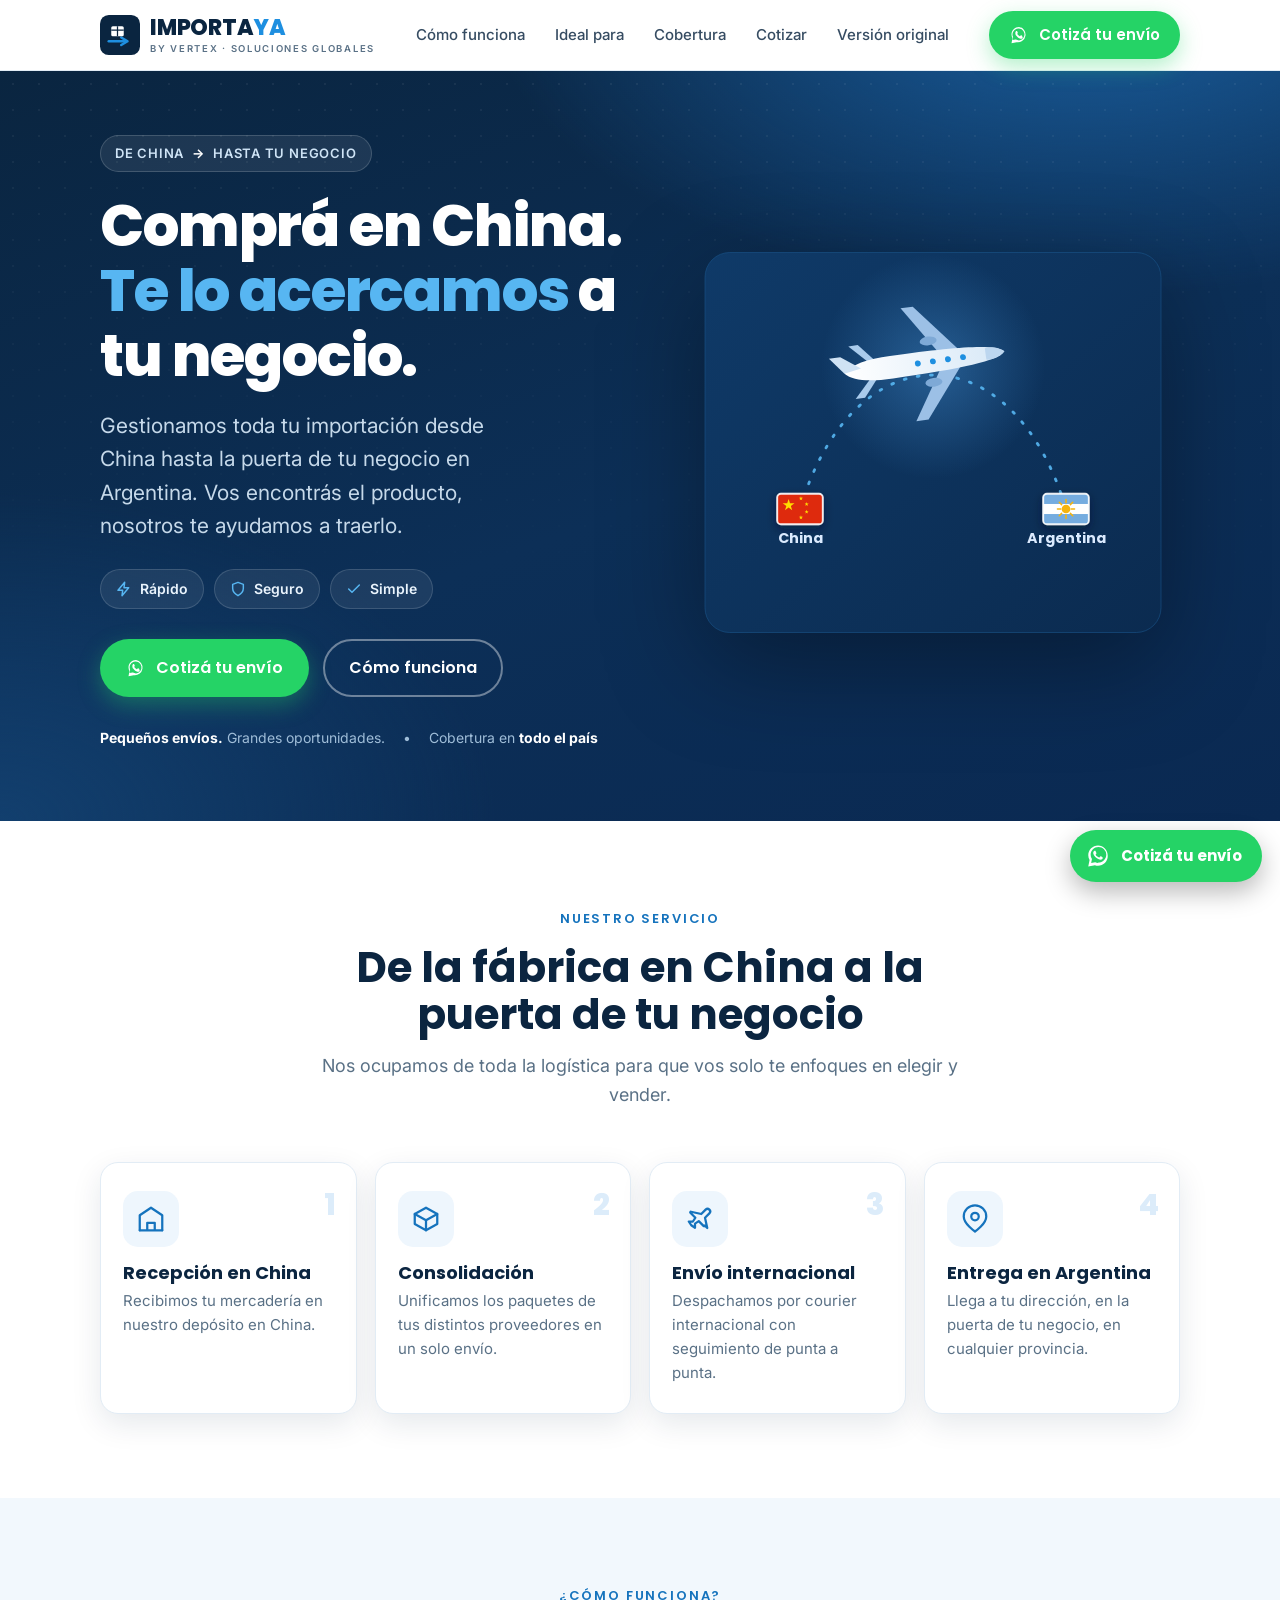
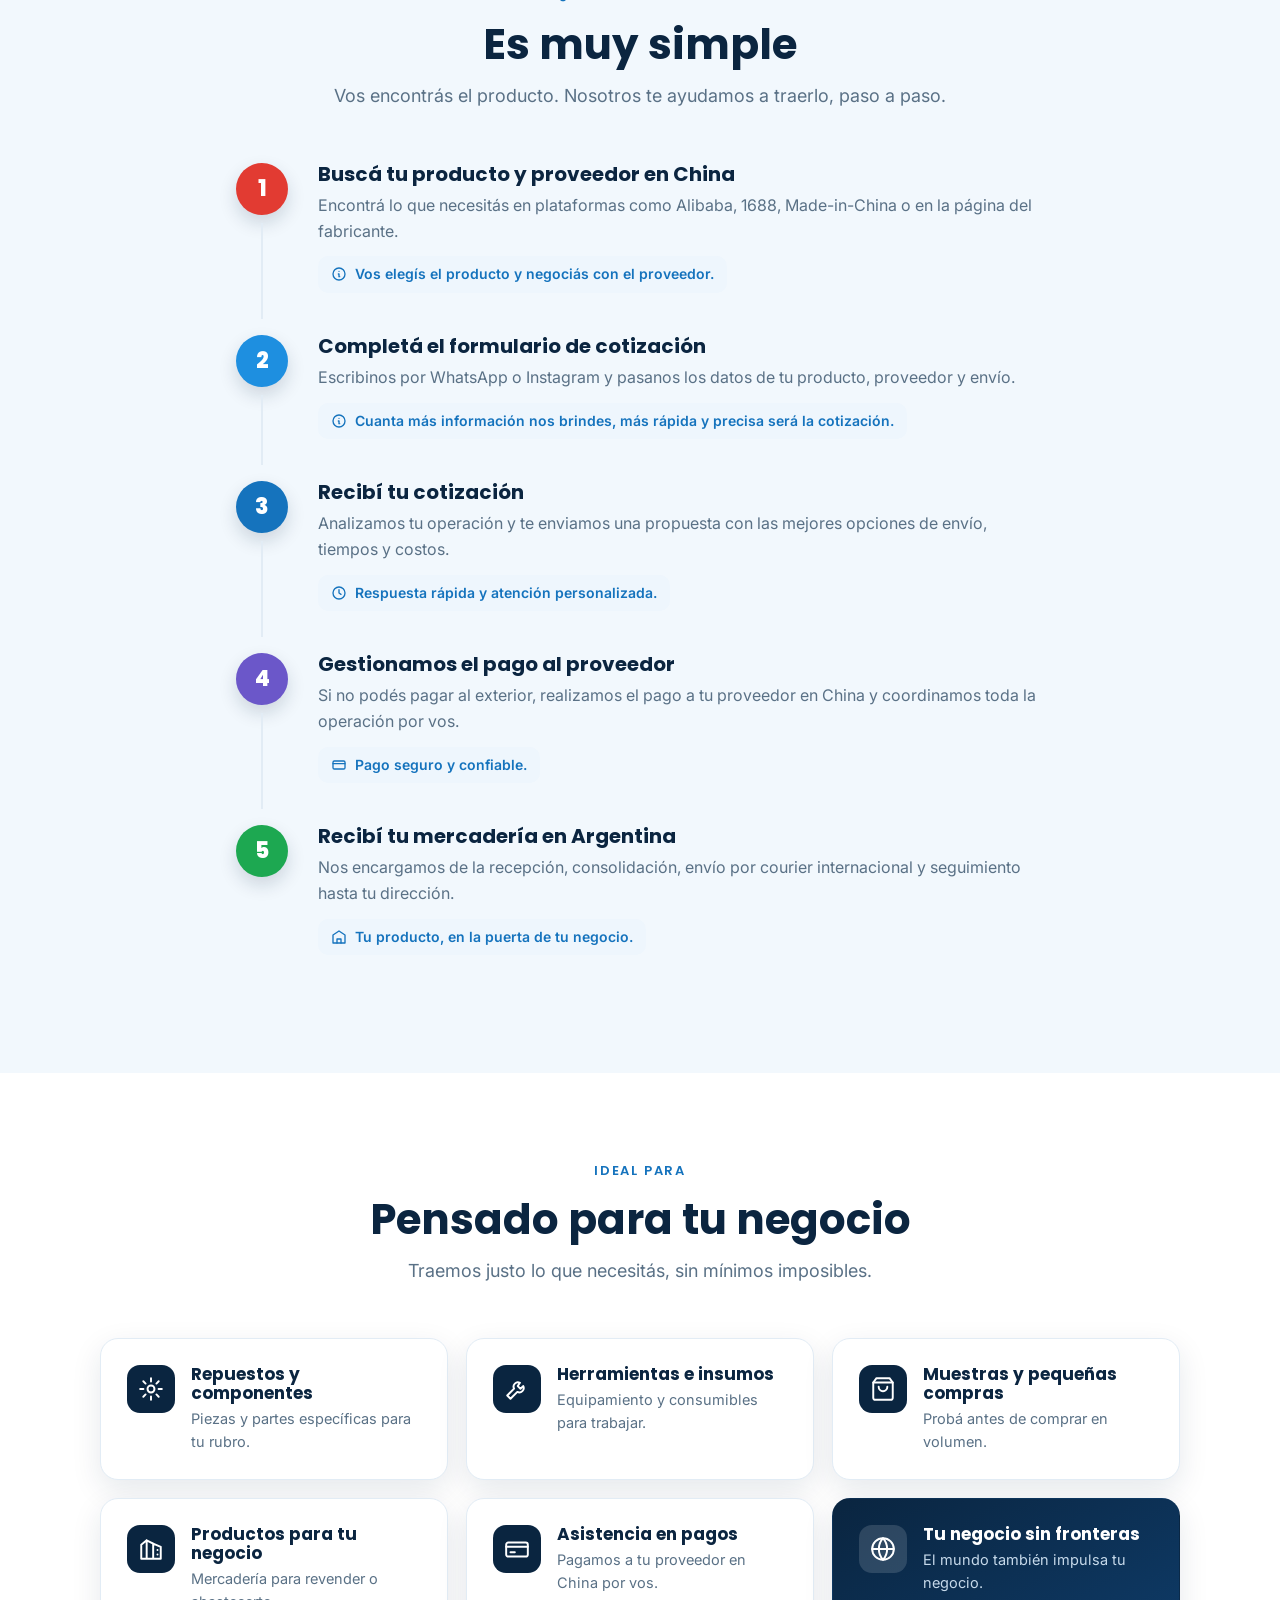
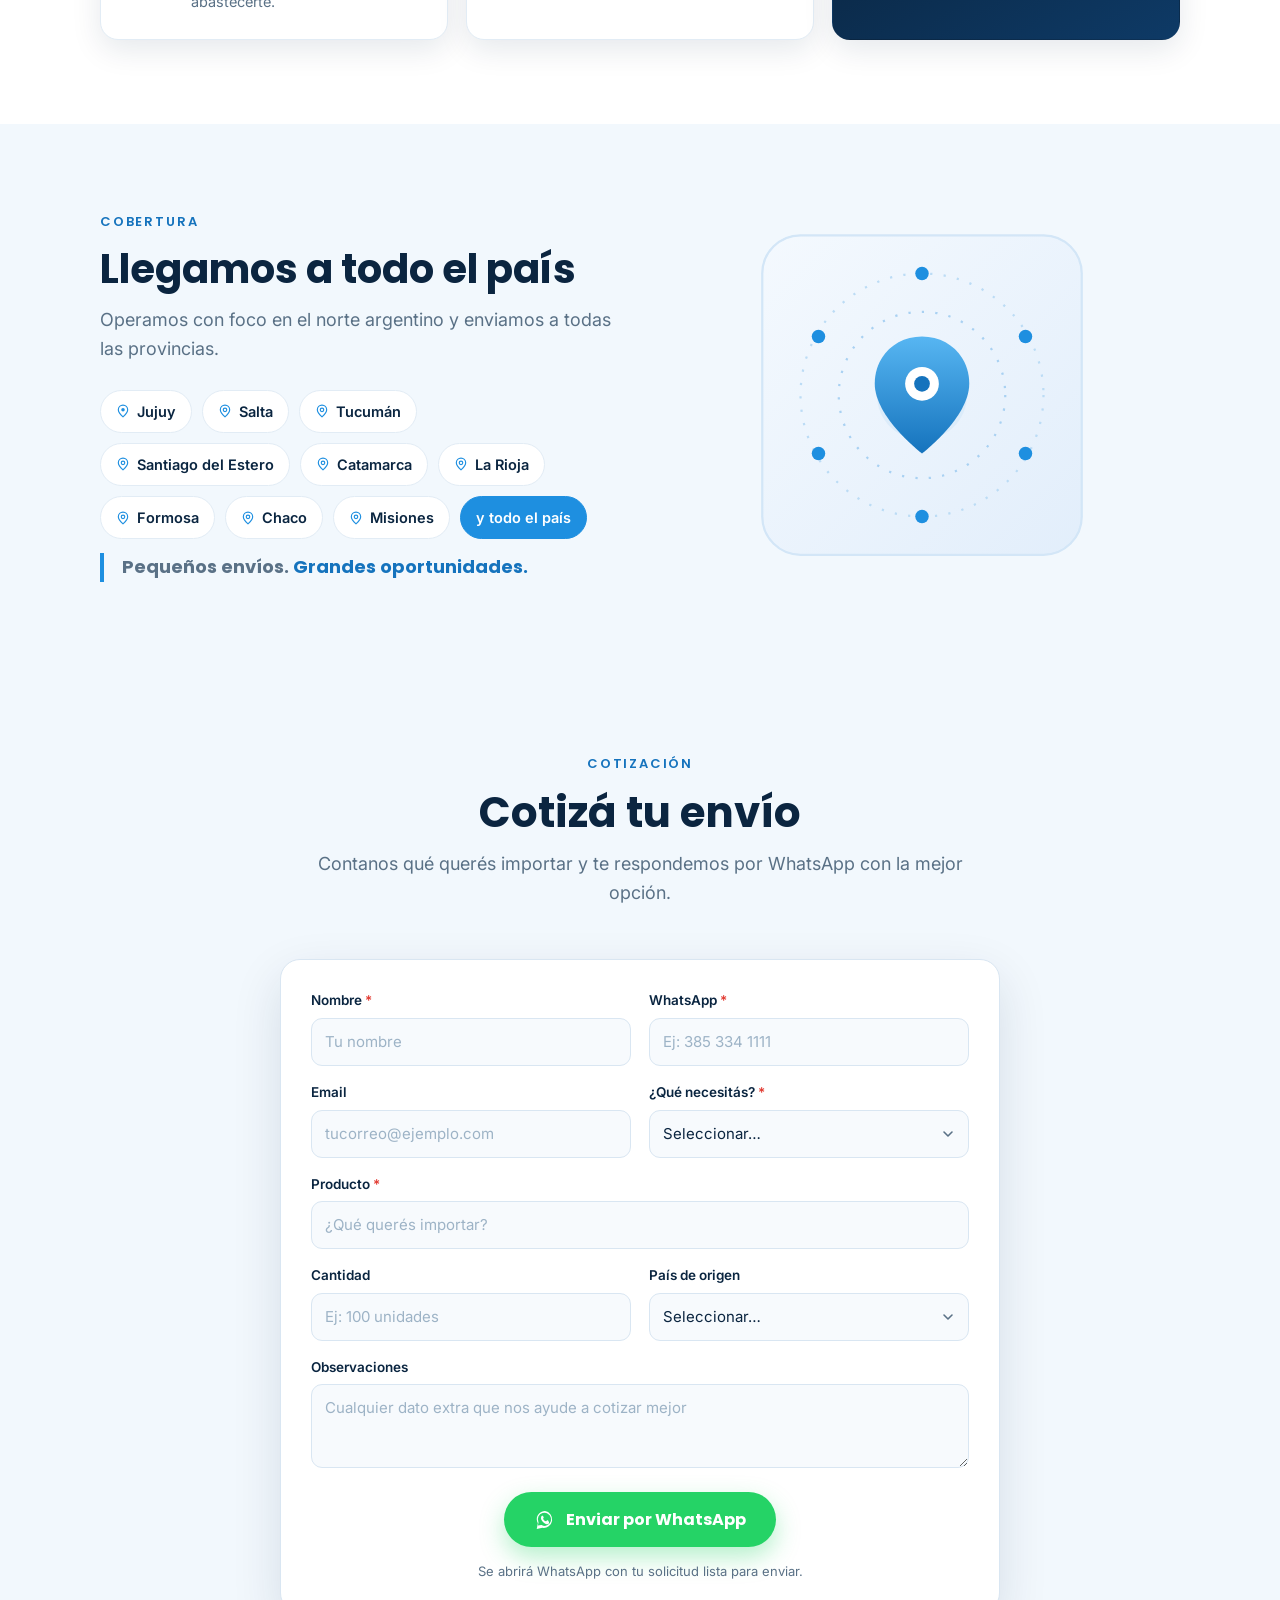
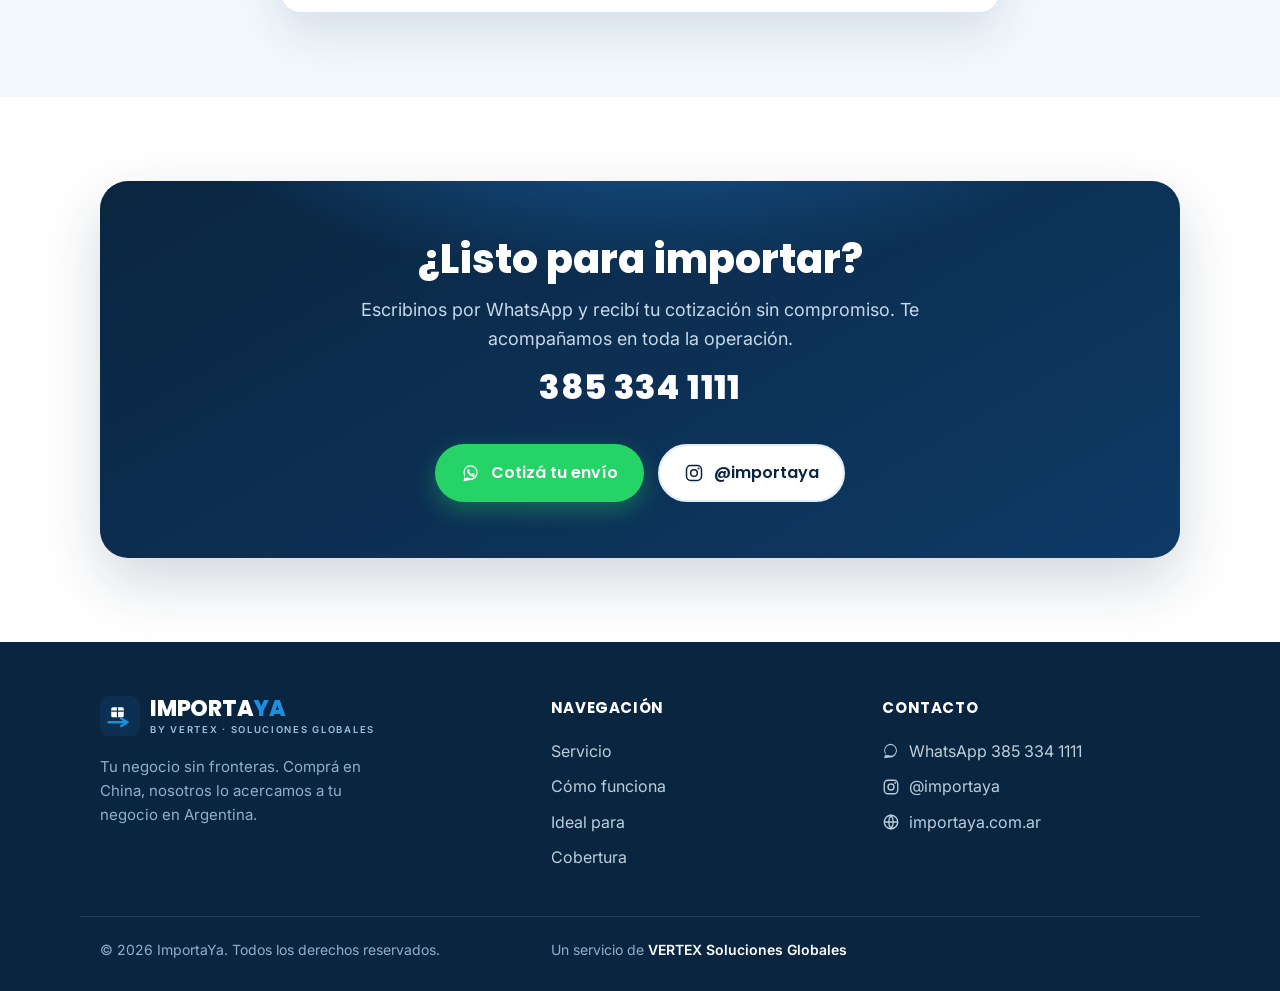
==== commit 1e9ef413: "fix: el avión ya no parece caer (nariz hacia arriba en ambas versiones) Cambia rotate(20) (nariz hac" ====
--- a/pro/index.html
+++ b/pro/index.html
@@ -108,7 +108,7 @@
             <!-- route arc -->
             <path d="M120 300 C 176 112, 344 112, 400 300" fill="none" stroke="#57b6f2" stroke-width="3" stroke-dasharray="2 12" stroke-linecap="round" opacity=".9"/>
             <!-- plane (top view airliner) -->
-            <g transform="translate(250 150) rotate(20)">
+            <g transform="translate(250 146) rotate(-8)">
               <!-- main wings (swept back) -->
               <path d="M20 -4 L -16 -60 L -3 -60 L 44 -2 Z" fill="#9cc0e6"/>
               <path d="M20 4 L -16 60 L -3 60 L 44 2 Z" fill="#9cc0e6"/>
